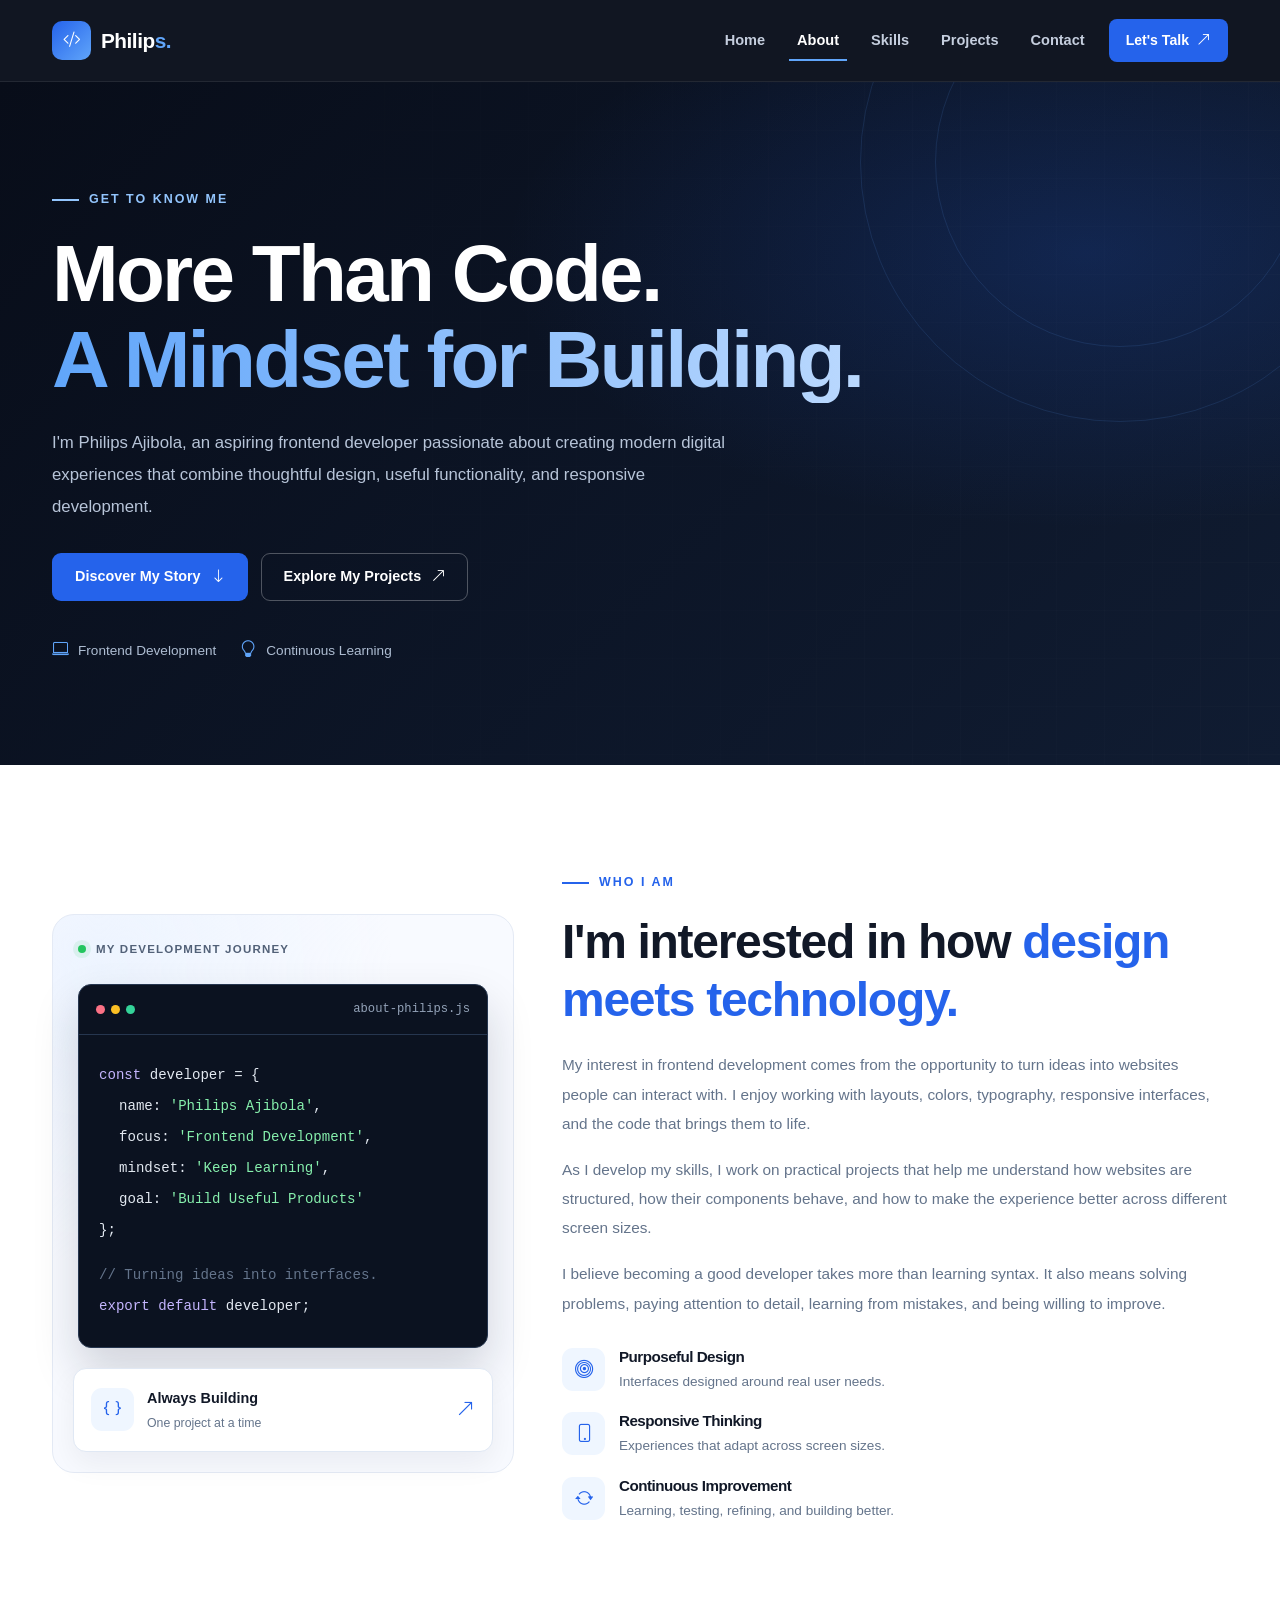
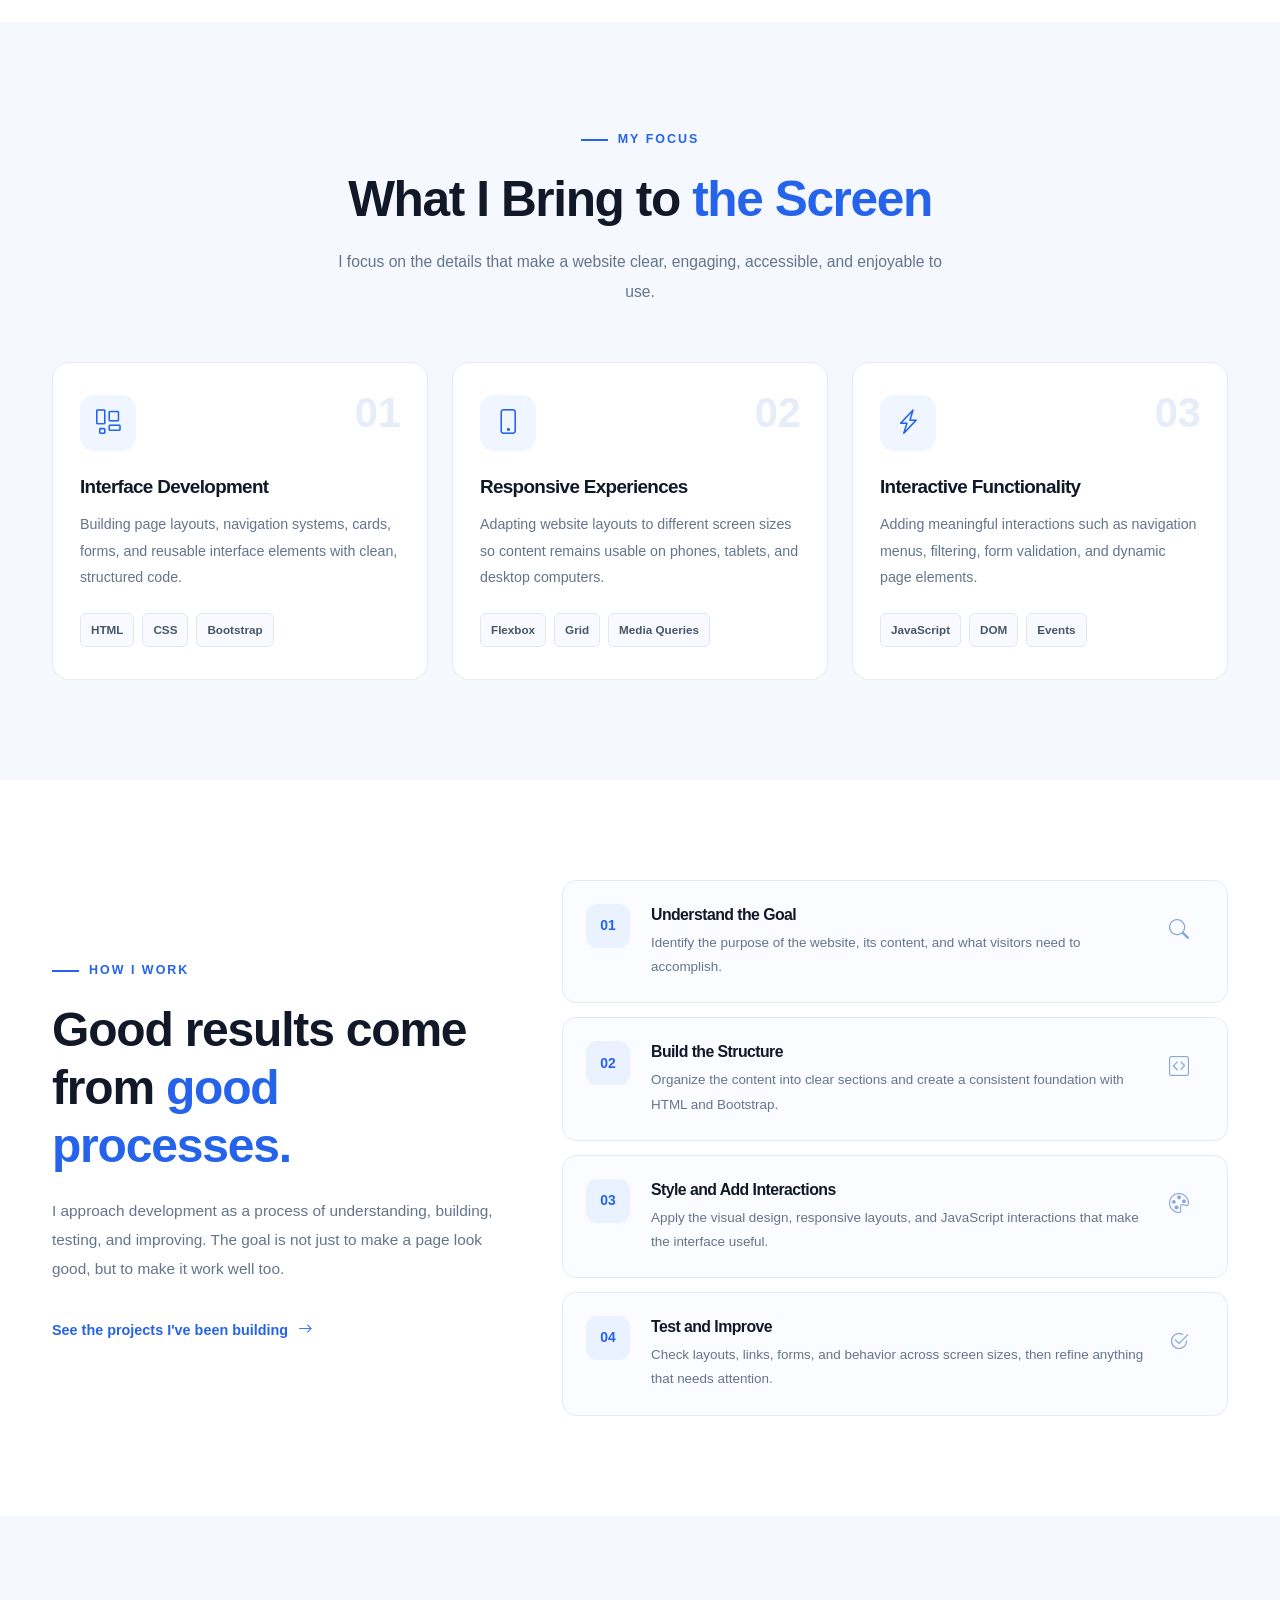
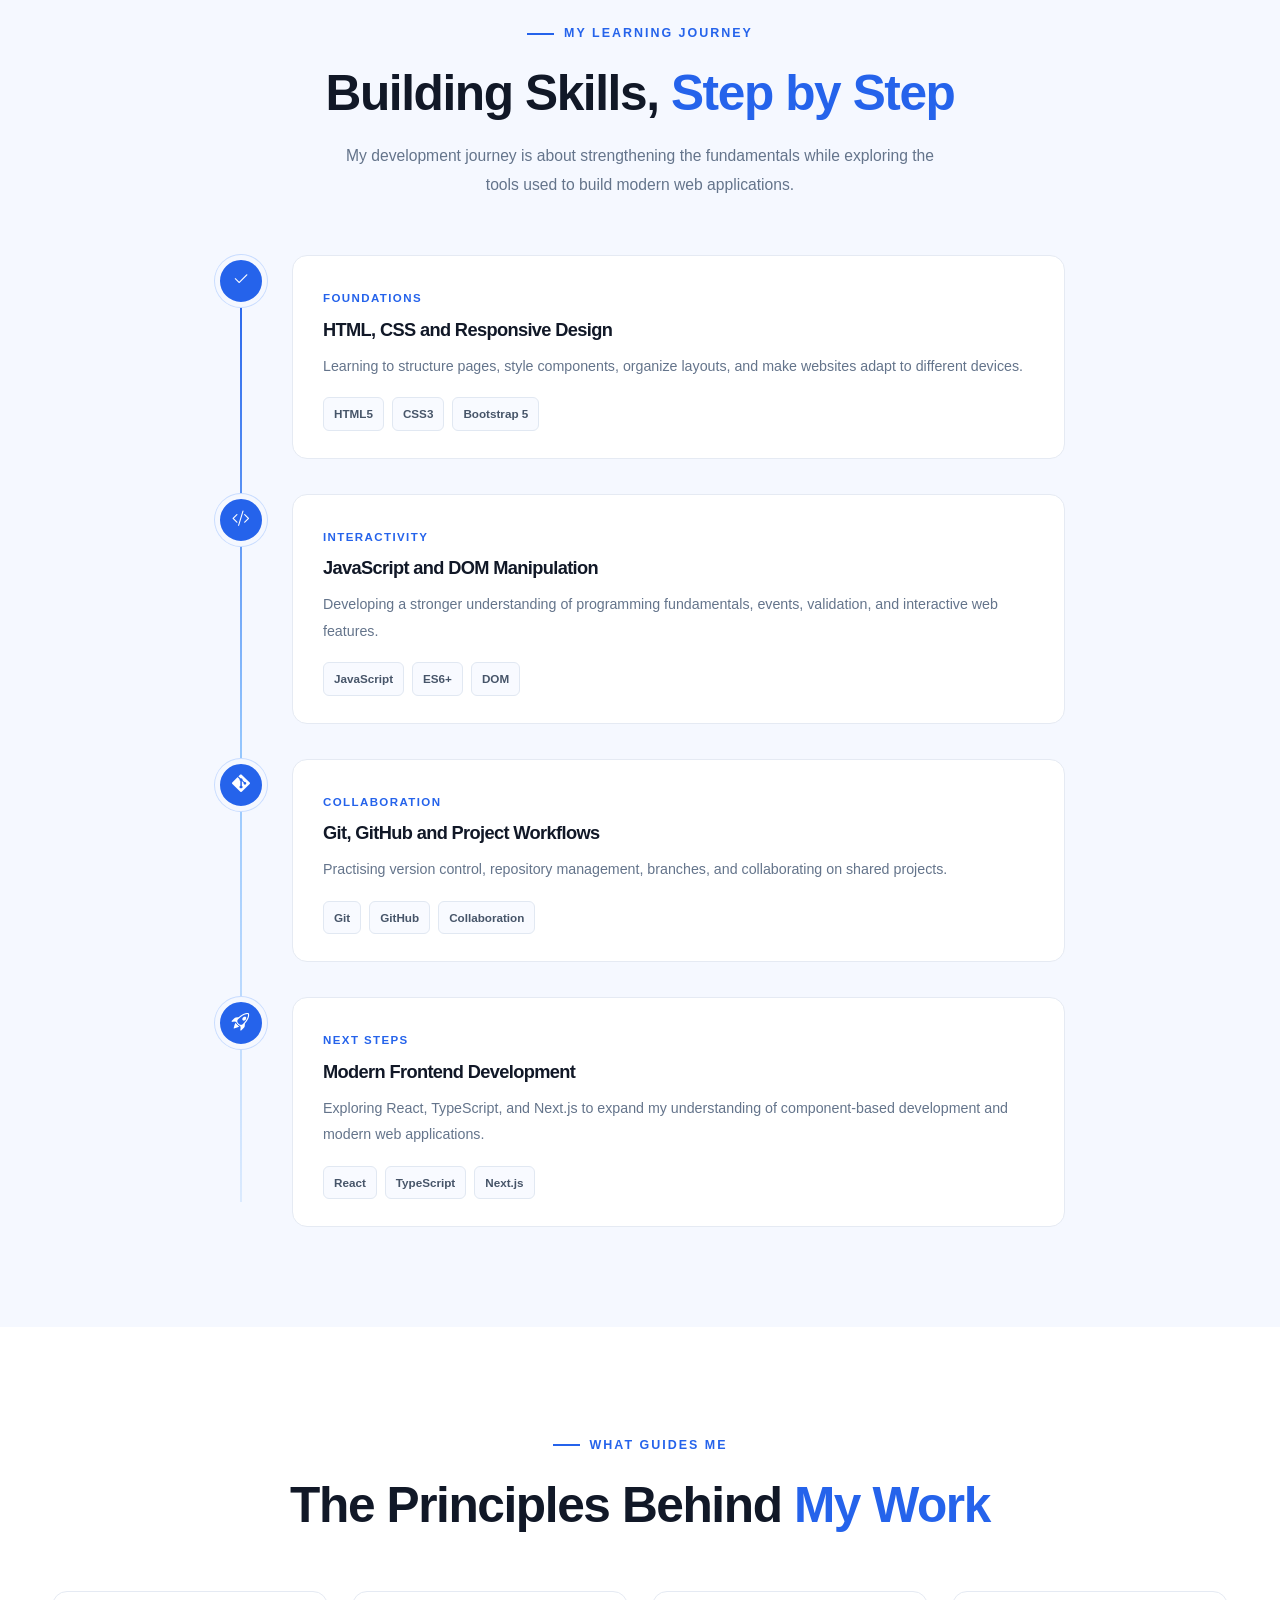
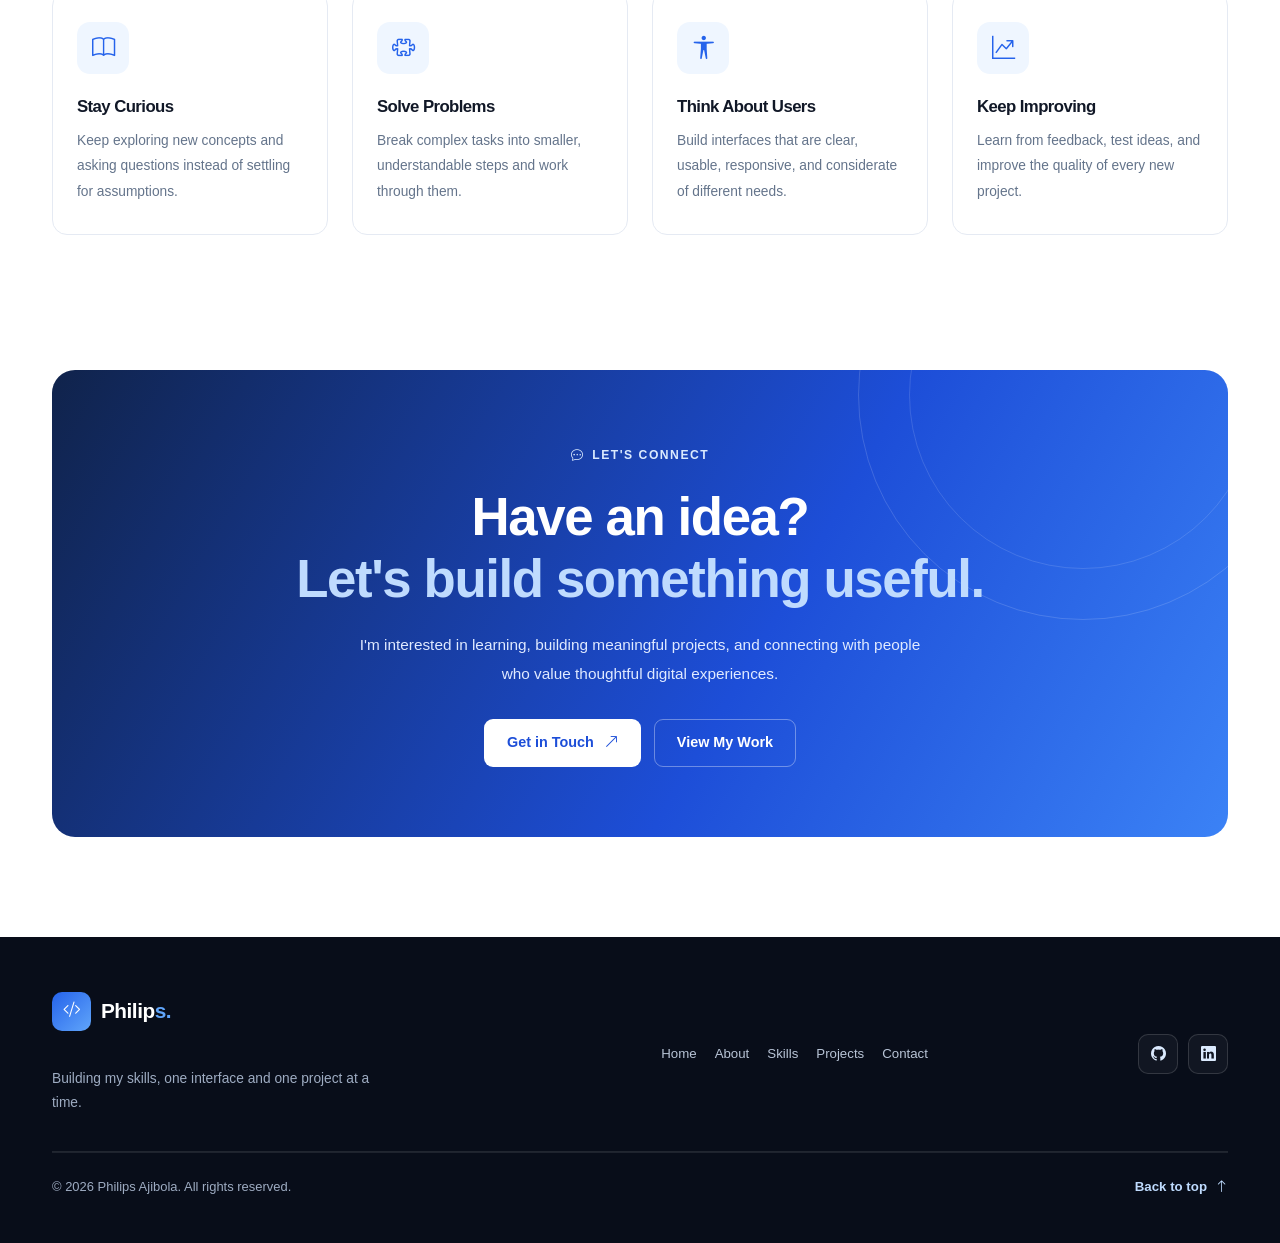
==== about.html @ a7977fb9 "Finished Index.html and About.html" ====
<!DOCTYPE html>
<html lang="en">
<head>
    <meta charset="UTF-8">
    <meta name="viewport" content="width=device-width, initial-scale=1.0">
    <meta name="description" content="Learn more about Philips Ajibola, a frontend developer passionate about building modern, responsive and user-friendly websites.">

    <title>About Me | Philips Ajibola</title>

    <link rel="preconnect" href="https://fonts.googleapis.com">
    <link rel="preconnect" href="https://fonts.gstatic.com" crossorigin>
    <link href="https://fonts.googleapis.com/css2?family=Inter:wght@400;500;600;700;800&display=swap" rel="stylesheet">

    <link href="https://cdn.jsdelivr.net/npm/bootstrap@5.3.3/dist/css/bootstrap.min.css" rel="stylesheet">
    <link href="https://cdn.jsdelivr.net/npm/bootstrap-icons@1.11.3/font/bootstrap-icons.min.css" rel="stylesheet">

    <!-- Shared portfolio styles -->
    <link rel="stylesheet" href="css/style.css">

    <!-- About page styles -->
    <link rel="stylesheet" href="css/about.css">
</head>

<body id="top">

    <!-- NAVIGATION -->
    <nav class="navbar navbar-expand-lg about-navbar">
        <div class="container">

            <a class="navbar-brand" href="index.html">
                <span class="brand-icon"><i class="bi bi-code-slash"></i></span>
                Philip<span>s.</span>
            </a>

            <button
                class="navbar-toggler"
                type="button"
                data-bs-toggle="collapse"
                data-bs-target="#mainNavbar"
                aria-controls="mainNavbar"
                aria-expanded="false"
                aria-label="Toggle navigation">

                <i class="bi bi-list"></i>
            </button>

            <div class="collapse navbar-collapse" id="mainNavbar">
                <ul class="navbar-nav ms-auto align-items-lg-center gap-lg-3">
                    <li class="nav-item">
                        <a class="nav-link" href="index.html">Home</a>
                    </li>

                    <li class="nav-item">
                        <a class="nav-link active" href="about.html" aria-current="page">About</a>
                    </li>

                    <li class="nav-item">
                        <a class="nav-link" href="skills.html">Skills</a>
                    </li>

                    <li class="nav-item">
                        <a class="nav-link" href="projects.html">Projects</a>
                    </li>

                    <li class="nav-item">
                        <a class="nav-link" href="contact.html">Contact</a>
                    </li>

                    <li class="nav-item">
                        <a class="nav-cta" href="contact.html">
                            Let's Talk <i class="bi bi-arrow-up-right"></i>
                        </a>
                    </li>
                </ul>
            </div>

        </div>
    </nav>


    <main>

        <!-- PAGE HERO -->
        <section class="about-hero">
            <div class="about-hero-grid"></div>

            <div class="container position-relative">
                <div class="about-hero-content reveal">

                    <span class="about-eyebrow">
                        <span class="eyebrow-line"></span>
                        GET TO KNOW ME
                    </span>

                    <h1>
                        More Than Code.
                        <span>A Mindset for Building.</span>
                    </h1>

                    <p>
                        I'm Philips Ajibola, an aspiring frontend developer
                        passionate about creating modern digital experiences
                        that combine thoughtful design, useful functionality,
                        and responsive development.
                    </p>

                    <div class="about-hero-actions">
                        <a href="#my-story" class="btn about-btn-primary">
                            Discover My Story
                            <i class="bi bi-arrow-down"></i>
                        </a>

                        <a href="projects.html" class="btn about-btn-outline">
                            Explore My Projects
                            <i class="bi bi-arrow-up-right"></i>
                        </a>
                    </div>

                    <div class="about-hero-meta">
                        <span><i class="bi bi-laptop"></i> Frontend Development</span>
                        <span><i class="bi bi-lightbulb"></i> Continuous Learning</span>
                    </div>

                </div>
            </div>

            <div class="hero-decoration hero-decoration-one"></div>
            <div class="hero-decoration hero-decoration-two"></div>
        </section>


        <!-- ABOUT INTRODUCTION -->
        <section class="about-intro section-space" id="my-story">
            <div class="container">
                <div class="row align-items-center g-5">

                    <div class="col-lg-5 reveal-left">
                        <div class="about-visual">

                            <div class="visual-top-label">
                                <span class="visual-status"></span>
                                MY DEVELOPMENT JOURNEY
                            </div>

                            <div class="code-window">
                                <div class="code-window-header">
                                    <div class="window-dots">
                                        <span></span>
                                        <span></span>
                                        <span></span>
                                    </div>
                                    <span>about-philips.js</span>
                                </div>

                                <div class="code-content">
                                    <p><span class="code-purple">const</span> developer = {</p>

                                    <p class="code-indent">
                                        name:
                                        <span class="code-green">'Philips Ajibola'</span>,
                                    </p>

                                    <p class="code-indent">
                                        focus:
                                        <span class="code-green">'Frontend Development'</span>,
                                    </p>

                                    <p class="code-indent">
                                        mindset:
                                        <span class="code-green">'Keep Learning'</span>,
                                    </p>

                                    <p class="code-indent">
                                        goal:
                                        <span class="code-green">'Build Useful Products'</span>
                                    </p>

                                    <p>};</p>

                                    <p class="code-comment">
                                        // Turning ideas into interfaces.
                                    </p>

                                    <p>
                                        <span class="code-purple">export default</span>
                                        developer;
                                    </p>
                                </div>
                            </div>

                            <div class="visual-bottom-card">
                                <div class="visual-bottom-icon">
                                    <i class="bi bi-braces"></i>
                                </div>

                                <div>
                                    <strong>Always Building</strong>
                                    <span>One project at a time</span>
                                </div>

                                <i class="bi bi-arrow-up-right visual-arrow"></i>
                            </div>

                        </div>
                    </div>


                    <div class="col-lg-7 reveal-right">
                        <div class="about-copy">

                            <span class="about-eyebrow light-eyebrow">
                                <span class="eyebrow-line"></span>
                                WHO I AM
                            </span>

                            <h2>
                                I'm interested in how
                                <span>design meets technology.</span>
                            </h2>

                            <p>
                                My interest in frontend development comes from
                                the opportunity to turn ideas into websites
                                people can interact with. I enjoy working with
                                layouts, colors, typography, responsive
                                interfaces, and the code that brings them to life.
                            </p>

                            <p>
                                As I develop my skills, I work on practical
                                projects that help me understand how websites
                                are structured, how their components behave,
                                and how to make the experience better across
                                different screen sizes.
                            </p>

                            <p>
                                I believe becoming a good developer takes more
                                than learning syntax. It also means solving
                                problems, paying attention to detail, learning
                                from mistakes, and being willing to improve.
                            </p>

                            <div class="about-values">
                                <div class="value-item">
                                    <div class="value-icon">
                                        <i class="bi bi-bullseye"></i>
                                    </div>
                                    <div>
                                        <h3>Purposeful Design</h3>
                                        <p>Interfaces designed around real user needs.</p>
                                    </div>
                                </div>

                                <div class="value-item">
                                    <div class="value-icon">
                                        <i class="bi bi-phone"></i>
                                    </div>
                                    <div>
                                        <h3>Responsive Thinking</h3>
                                        <p>Experiences that adapt across screen sizes.</p>
                                    </div>
                                </div>

                                <div class="value-item">
                                    <div class="value-icon">
                                        <i class="bi bi-arrow-repeat"></i>
                                    </div>
                                    <div>
                                        <h3>Continuous Improvement</h3>
                                        <p>Learning, testing, refining, and building better.</p>
                                    </div>
                                </div>
                            </div>

                        </div>
                    </div>

                </div>
            </div>
        </section>


        <!-- WHAT I DO -->
        <section class="what-i-do section-space">
            <div class="container">

                <div class="section-heading reveal">
                    <span class="about-eyebrow">
                        <span class="eyebrow-line"></span>
                        MY FOCUS
                    </span>

                    <h2>What I Bring to <span>the Screen</span></h2>

                    <p>
                        I focus on the details that make a website clear,
                        engaging, accessible, and enjoyable to use.
                    </p>
                </div>

                <div class="row g-4">

                    <div class="col-md-6 col-lg-4 reveal">
                        <article class="focus-card">
                            <div class="focus-icon">
                                <i class="bi bi-layout-wtf"></i>
                            </div>

                            <span class="focus-number">01</span>

                            <h3>Interface Development</h3>

                            <p>
                                Building page layouts, navigation systems,
                                cards, forms, and reusable interface elements
                                with clean, structured code.
                            </p>

                            <div class="focus-tags">
                                <span>HTML</span>
                                <span>CSS</span>
                                <span>Bootstrap</span>
                            </div>
                        </article>
                    </div>


                    <div class="col-md-6 col-lg-4 reveal">
                        <article class="focus-card">
                            <div class="focus-icon">
                                <i class="bi bi-phone"></i>
                            </div>

                            <span class="focus-number">02</span>

                            <h3>Responsive Experiences</h3>

                            <p>
                                Adapting website layouts to different screen
                                sizes so content remains usable on phones,
                                tablets, and desktop computers.
                            </p>

                            <div class="focus-tags">
                                <span>Flexbox</span>
                                <span>Grid</span>
                                <span>Media Queries</span>
                            </div>
                        </article>
                    </div>


                    <div class="col-md-6 col-lg-4 reveal">
                        <article class="focus-card">
                            <div class="focus-icon">
                                <i class="bi bi-lightning-charge"></i>
                            </div>

                            <span class="focus-number">03</span>

                            <h3>Interactive Functionality</h3>

                            <p>
                                Adding meaningful interactions such as
                                navigation menus, filtering, form validation,
                                and dynamic page elements.
                            </p>

                            <div class="focus-tags">
                                <span>JavaScript</span>
                                <span>DOM</span>
                                <span>Events</span>
                            </div>
                        </article>
                    </div>

                </div>
            </div>
        </section>


        <!-- DEVELOPMENT APPROACH -->
        <section class="approach-section section-space">
            <div class="container">

                <div class="row align-items-center g-5">

                    <div class="col-lg-5 reveal-left">
                        <span class="about-eyebrow">
                            <span class="eyebrow-line"></span>
                            HOW I WORK
                        </span>

                        <h2 class="approach-title">
                            Good results come from
                            <span>good processes.</span>
                        </h2>

                        <p class="approach-description">
                            I approach development as a process of
                            understanding, building, testing, and improving.
                            The goal is not just to make a page look good,
                            but to make it work well too.
                        </p>

                        <a href="projects.html" class="text-link">
                            See the projects I've been building
                            <i class="bi bi-arrow-right"></i>
                        </a>
                    </div>


                    <div class="col-lg-7 reveal-right">
                        <div class="approach-list">

                            <article class="approach-step">
                                <div class="approach-step-number">01</div>

                                <div>
                                    <h3>Understand the Goal</h3>
                                    <p>
                                        Identify the purpose of the website,
                                        its content, and what visitors need
                                        to accomplish.
                                    </p>
                                </div>

                                <i class="bi bi-search approach-step-icon"></i>
                            </article>

                            <article class="approach-step">
                                <div class="approach-step-number">02</div>

                                <div>
                                    <h3>Build the Structure</h3>
                                    <p>
                                        Organize the content into clear
                                        sections and create a consistent
                                        foundation with HTML and Bootstrap.
                                    </p>
                                </div>

                                <i class="bi bi-code-square approach-step-icon"></i>
                            </article>

                            <article class="approach-step">
                                <div class="approach-step-number">03</div>

                                <div>
                                    <h3>Style and Add Interactions</h3>
                                    <p>
                                        Apply the visual design, responsive
                                        layouts, and JavaScript interactions
                                        that make the interface useful.
                                    </p>
                                </div>

                                <i class="bi bi-palette approach-step-icon"></i>
                            </article>

                            <article class="approach-step">
                                <div class="approach-step-number">04</div>

                                <div>
                                    <h3>Test and Improve</h3>
                                    <p>
                                        Check layouts, links, forms, and
                                        behavior across screen sizes, then
                                        refine anything that needs attention.
                                    </p>
                                </div>

                                <i class="bi bi-check2-circle approach-step-icon"></i>
                            </article>

                        </div>
                    </div>

                </div>
            </div>
        </section>


        <!-- LEARNING JOURNEY -->
        <section class="journey-section section-space">
            <div class="container">

                <div class="section-heading reveal">
                    <span class="about-eyebrow">
                        <span class="eyebrow-line"></span>
                        MY LEARNING JOURNEY
                    </span>

                    <h2>Building Skills, <span>Step by Step</span></h2>

                    <p>
                        My development journey is about strengthening the
                        fundamentals while exploring the tools used to build
                        modern web applications.
                    </p>
                </div>

                <div class="journey-timeline">

                    <article class="journey-item reveal">
                        <div class="journey-marker">
                            <i class="bi bi-check2"></i>
                        </div>

                        <div class="journey-content">
                            <span class="journey-label">FOUNDATIONS</span>
                            <h3>HTML, CSS and Responsive Design</h3>

                            <p>
                                Learning to structure pages, style components,
                                organize layouts, and make websites adapt to
                                different devices.
                            </p>

                            <div class="journey-tags">
                                <span>HTML5</span>
                                <span>CSS3</span>
                                <span>Bootstrap 5</span>
                            </div>
                        </div>
                    </article>


                    <article class="journey-item reveal">
                        <div class="journey-marker">
                            <i class="bi bi-code-slash"></i>
                        </div>

                        <div class="journey-content">
                            <span class="journey-label">INTERACTIVITY</span>
                            <h3>JavaScript and DOM Manipulation</h3>

                            <p>
                                Developing a stronger understanding of
                                programming fundamentals, events, validation,
                                and interactive web features.
                            </p>

                            <div class="journey-tags">
                                <span>JavaScript</span>
                                <span>ES6+</span>
                                <span>DOM</span>
                            </div>
                        </div>
                    </article>


                    <article class="journey-item reveal">
                        <div class="journey-marker">
                            <i class="bi bi-git"></i>
                        </div>

                        <div class="journey-content">
                            <span class="journey-label">COLLABORATION</span>
                            <h3>Git, GitHub and Project Workflows</h3>

                            <p>
                                Practising version control, repository
                                management, branches, and collaborating
                                on shared projects.
                            </p>

                            <div class="journey-tags">
                                <span>Git</span>
                                <span>GitHub</span>
                                <span>Collaboration</span>
                            </div>
                        </div>
                    </article>


                    <article class="journey-item reveal">
                        <div class="journey-marker">
                            <i class="bi bi-rocket-takeoff"></i>
                        </div>

                        <div class="journey-content">
                            <span class="journey-label">NEXT STEPS</span>
                            <h3>Modern Frontend Development</h3>

                            <p>
                                Exploring React, TypeScript, and Next.js
                                to expand my understanding of component-based
                                development and modern web applications.
                            </p>

                            <div class="journey-tags">
                                <span>React</span>
                                <span>TypeScript</span>
                                <span>Next.js</span>
                            </div>
                        </div>
                    </article>

                </div>
            </div>
        </section>


        <!-- PERSONAL PRINCIPLES -->
        <section class="principles-section section-space">
            <div class="container">

                <div class="section-heading reveal">
                    <span class="about-eyebrow">
                        <span class="eyebrow-line"></span>
                        WHAT GUIDES ME
                    </span>

                    <h2>The Principles Behind <span>My Work</span></h2>
                </div>

                <div class="row g-4">

                    <div class="col-md-6 col-lg-3 reveal">
                        <div class="principle-card">
                            <i class="bi bi-book principle-icon"></i>
                            <h3>Stay Curious</h3>
                            <p>
                                Keep exploring new concepts and asking
                                questions instead of settling for assumptions.
                            </p>
                        </div>
                    </div>

                    <div class="col-md-6 col-lg-3 reveal">
                        <div class="principle-card">
                            <i class="bi bi-puzzle principle-icon"></i>
                            <h3>Solve Problems</h3>
                            <p>
                                Break complex tasks into smaller,
                                understandable steps and work through them.
                            </p>
                        </div>
                    </div>

                    <div class="col-md-6 col-lg-3 reveal">
                        <div class="principle-card">
                            <i class="bi bi-universal-access principle-icon"></i>
                            <h3>Think About Users</h3>
                            <p>
                                Build interfaces that are clear, usable,
                                responsive, and considerate of different needs.
                            </p>
                        </div>
                    </div>

                    <div class="col-md-6 col-lg-3 reveal">
                        <div class="principle-card">
                            <i class="bi bi-graph-up-arrow principle-icon"></i>
                            <h3>Keep Improving</h3>
                            <p>
                                Learn from feedback, test ideas, and improve
                                the quality of every new project.
                            </p>
                        </div>
                    </div>

                </div>
            </div>
        </section>


        <!-- CALL TO ACTION -->
        <section class="about-cta-section">
            <div class="container">
                <div class="about-cta-box reveal">

                    <div class="cta-decoration"></div>

                    <div class="about-cta-content">
                        <span class="cta-mini-label">
                            <i class="bi bi-chat-dots"></i>
                            LET'S CONNECT
                        </span>

                        <h2>
                            Have an idea?
                            <span>Let's build something useful.</span>
                        </h2>

                        <p>
                            I'm interested in learning, building meaningful
                            projects, and connecting with people who value
                            thoughtful digital experiences.
                        </p>

                        <div class="about-cta-actions">
                            <a href="contact.html" class="btn about-btn-white">
                                Get in Touch
                                <i class="bi bi-arrow-up-right"></i>
                            </a>

                            <a href="projects.html" class="btn about-btn-ghost">
                                View My Work
                            </a>
                        </div>
                    </div>

                </div>
            </div>
        </section>

    </main>


    <!-- FOOTER -->
    <footer class="about-footer">
        <div class="container">

            <div class="footer-main">
                <div>
                    <a class="footer-brand" href="index.html">
                        <span class="brand-icon"><i class="bi bi-code-slash"></i></span>
                        Philip<span>s.</span>
                    </a>

                    <p class="footer-description">
                        Building my skills, one interface and one project at a time.
                    </p>
                </div>

                <div class="footer-navigation">
                    <a href="index.html">Home</a>
                    <a href="about.html">About</a>
                    <a href="skills.html">Skills</a>
                    <a href="projects.html">Projects</a>
                    <a href="contact.html">Contact</a>
                </div>

                <div class="footer-socials">
                    <a href="https://github.com/" target="_blank" rel="noopener noreferrer" aria-label="GitHub">
                        <i class="bi bi-github"></i>
                    </a>

                    <a href="https://www.linkedin.com/" target="_blank" rel="noopener noreferrer" aria-label="LinkedIn">
                        <i class="bi bi-linkedin"></i>
                    </a>
                </div>
            </div>

            <div class="footer-bottom">
                <p>
                    &copy; <span class="current-year"></span>
                    Philips Ajibola. All rights reserved.
                </p>

                <a href="#top" class="footer-back-top">
                    Back to top <i class="bi bi-arrow-up"></i>
                </a>
            </div>

        </div>
    </footer>


    <script src="https://cdn.jsdelivr.net/npm/bootstrap@5.3.3/dist/js/bootstrap.bundle.min.js"></script>
    <script src="js/about.js"></script>

</body>
</html>
---- css/style.css ----
/* 01. ROOT VARIABLES & RESET */

:root {
    --primary: #2563eb;
    --primary-dark: #1d4ed8;
    --primary-light: #60a5fa;
    --primary-soft: #eff6ff;

    --navy: #080d18;
    --navy-light: #101827;
    --navy-card: #111c2e;

    --white: #ffffff;
    --off-white: #f7f9fc;
    --light-gray: #e8edf5;
    --gray: #64748b;
    --dark-text: #172033;
    --muted-text: #64748b;

    --border-light: #e2e8f0;
    --border-dark: rgba(255, 255, 255, 0.1);

    --font-heading: "Space Grotesk", sans-serif;
    --font-body: "DM Sans", sans-serif;

    --container-width: 1200px;
    --section-padding: 100px;

    --radius-sm: 10px;
    --radius-md: 18px;
    --radius-lg: 28px;

    --shadow-sm: 0 5px 20px rgba(15, 23, 42, 0.05);
    --shadow-md: 0 15px 40px rgba(15, 23, 42, 0.09);
    --shadow-blue: 0 12px 35px rgba(37, 99, 235, 0.25);

    --transition: 0.3s ease;
}

* {
    margin: 0;
    padding: 0;
    box-sizing: border-box;
}

html {
    scroll-behavior: smooth;
    scroll-padding-top: 90px;
}

body {
    font-family: var(--font-body);
    color: var(--dark-text);
    background: var(--white);
    line-height: 1.7;
    overflow-x: hidden;
    -webkit-font-smoothing: antialiased;
}

body,
button,
input,
textarea {
    font-family: var(--font-body);
}

img {
    max-width: 100%;
    display: block;
}

a {
    color: inherit;
    text-decoration: none;
}

button,
a {
    -webkit-tap-highlight-color: transparent;
}

button {
    font: inherit;
}

ul {
    list-style: none;
    padding-left: 0;
    margin-bottom: 0;
}

h1,
h2,
h3,
h4,
h5,
h6 {
    font-family: var(--font-heading);
    font-weight: 700;
    line-height: 1.2;
    letter-spacing: -0.035em;
}

p {
    margin-bottom: 0;
}

::selection {
    color: var(--white);
    background: var(--primary);
}

:focus-visible {
    outline: 3px solid var(--primary-light);
    outline-offset: 4px;
}

.container {
    max-width: var(--container-width);
}

.section-padding {
    padding: var(--section-padding) 0;
}

.text-blue {
    color: var(--primary);
}

.btn {
    font-weight: 600;
    border-radius: 10px;
    transition:
        background var(--transition),
        color var(--transition),
        border-color var(--transition),
        box-shadow var(--transition),
        transform var(--transition);
}

.btn:hover {
    transform: translateY(-3px);
}

.btn-primary-custom {
    display: inline-flex;
    align-items: center;
    justify-content: center;
    gap: 5px;
    padding: 13px 23px;
    color: var(--white);
    background: var(--primary);
    border: 1px solid var(--primary);
    box-shadow: 0 8px 22px rgba(37, 99, 235, 0.18);
}

.btn-primary-custom:hover,
.btn-primary-custom:focus {
    color: var(--white);
    background: var(--primary-dark);
    border-color: var(--primary-dark);
    box-shadow: var(--shadow-blue);
}

.btn-outline-custom {
    display: inline-flex;
    align-items: center;
    justify-content: center;
    padding: 13px 23px;
    color: var(--white);
    background: transparent;
    border: 1px solid rgba(255, 255, 255, 0.28);
}

.btn-outline-custom:hover {
    color: var(--white);
    background: rgba(255, 255, 255, 0.08);
    border-color: var(--primary-light);
}

.btn-outline-dark-custom {
    display: inline-flex;
    align-items: center;
    justify-content: center;
    padding: 13px 23px;
    color: var(--dark-text);
    background: transparent;
    border: 1px solid #cbd5e1;
}

.btn-outline-dark-custom:hover {
    color: var(--primary);
    border-color: var(--primary);
    background: var(--primary-soft);
}

.btn-light-custom {
    display: inline-flex;
    align-items: center;
    justify-content: center;
    padding: 14px 25px;
    color: var(--navy);
    background: var(--white);
    border: 1px solid var(--white);
}

.btn-light-custom:hover {
    color: var(--primary-dark);
    background: #eff6ff;
}


/* =========================================================
   02. NAVIGATION
========================================================= */

.main-navbar {
    padding: 17px 0;
    background: rgba(8, 13, 24, 0.93);
    border-bottom: 1px solid rgba(255, 255, 255, 0.07);
    backdrop-filter: blur(18px);
    -webkit-backdrop-filter: blur(18px);
    transition: padding var(--transition), box-shadow var(--transition);
    z-index: 1030;
}

.main-navbar.scrolled {
    padding: 11px 0;
    box-shadow: 0 8px 30px rgba(0, 0, 0, 0.15);
}

.brand-logo {
    display: inline-flex;
    align-items: center;
    gap: 11px;
    margin-right: 0;
}

.brand-mark {
    display: grid;
    place-items: center;
    width: 41px;
    height: 41px;
    color: var(--white);
    font-family: var(--font-heading);
    font-size: 24px;
    font-weight: 700;
    background: linear-gradient(135deg, #3b82f6, #1d4ed8);
    border-radius: 12px;
    box-shadow: 0 5px 18px rgba(37, 99, 235, 0.25);
}

.brand-mark span {
    color: #bfdbfe;
}

.brand-name {
    display: flex;
    flex-direction: column;
    color: var(--white);
    font-family: var(--font-heading);
    font-size: 13px;
    font-weight: 700;
    line-height: 1.35;
    letter-spacing: 0.07em;
}

.brand-name span {
    color: #93a4be;
    font-size: 10px;
    font-weight: 500;
    letter-spacing: 0.2em;
}

.main-navbar .navbar-nav {
    gap: 4px;
}

.main-navbar .nav-link {
    position: relative;
    padding: 10px 13px !important;
    color: #aeb9cb;
    font-size: 13px;
    font-weight: 500;
    transition: color var(--transition);
}

.main-navbar .nav-link::after {
    position: absolute;
    bottom: 4px;
    left: 13px;
    width: 0;
    height: 2px;
    content: "";
    background: var(--primary-light);
    transition: width var(--transition);
}

.main-navbar .nav-link:hover,
.main-navbar .nav-link.active {
    color: var(--white);
}

.main-navbar .nav-link:hover::after,
.main-navbar .nav-link.active::after {
    width: calc(100% - 26px);
}

.nav-cta {
    padding: 10px 17px;
    font-size: 13px;
}

.custom-toggler {
    display: grid;
    place-items: center;
    width: 43px;
    height: 43px;
    color: var(--white);
    font-size: 27px;
    border: 1px solid var(--border-dark);
    border-radius: 10px;
}

.custom-toggler:hover,
.custom-toggler:focus {
    color: var(--white);
    border-color: var(--primary);
    box-shadow: none;
}


/* =========================================================
   03. HERO SECTION
========================================================= */

.hero-section {
    position: relative;
    display: flex;
    align-items: center;
    min-height: 790px;
    padding: 155px 0 110px;
    color: var(--white);
    background:
        radial-gradient(ellipse at 80% 35%, rgba(37, 99, 235, 0.12), transparent 38%),
        linear-gradient(135deg, #080d18 0%, #0b1322 55%, #0c1729 100%);
    overflow: hidden;
    isolation: isolate;
}

.hero-container {
    position: relative;
    z-index: 2;
}

.hero-grid-pattern,
.cta-grid-pattern {
    position: absolute;
    inset: 0;
    z-index: -1;
    pointer-events: none;
    opacity: 0.2;
    background-image:
        linear-gradient(rgba(96, 165, 250, 0.11) 1px, transparent 1px),
        linear-gradient(90deg, rgba(96, 165, 250, 0.11) 1px, transparent 1px);
    background-size: 54px 54px;
    mask-image: linear-gradient(to right, black, transparent 85%);
}

.hero-glow {
    position: absolute;
    z-index: -1;
    pointer-events: none;
    border-radius: 50%;
    filter: blur(2px);
}

.hero-glow-one {
    top: 5%;
    right: -10%;
    width: 470px;
    height: 470px;
    background: radial-gradient(circle, rgba(37, 99, 235, 0.12), transparent 70%);
}

.hero-glow-two {
    bottom: -30%;
    left: -10%;
    width: 450px;
    height: 450px;
    background: radial-gradient(circle, rgba(37, 99, 235, 0.1), transparent 70%);
}

.hero-content {
    position: relative;
    z-index: 2;
}

.hero-status {
    display: inline-flex;
    align-items: center;
    gap: 10px;
    padding: 9px 13px;
    margin-bottom: 30px;
    color: #c4d0e1;
    font-size: 10px;
    font-weight: 600;
    letter-spacing: 0.11em;
    background: rgba(255, 255, 255, 0.035);
    border: 1px solid rgba(255, 255, 255, 0.09);
    border-radius: 50px;
}

.status-dot {
    display: inline-block;
    flex-shrink: 0;
    width: 7px;
    height: 7px;
    background: #60a5fa;
    border-radius: 50%;
    box-shadow: 0 0 12px rgba(96, 165, 250, 0.65);
}

.hero-eyebrow {
    margin-bottom: 4px;
    color: #93a4be;
    font-size: 13px;
    font-weight: 600;
    letter-spacing: 0.25em;
}

.hero-title {
    margin-bottom: 20px;
    font-size: clamp(55px, 7vw, 88px);
    font-weight: 700;
    letter-spacing: -0.075em;
    line-height: 1.04;
}

.hero-title-highlight {
    display: block;
    color: var(--white);
}

.title-period {
    color: var(--primary-light);
}

.hero-subtitle {
    max-width: 590px;
    margin-bottom: 22px;
    color: #d8e1ef;
    font-size: clamp(20px, 2.4vw, 28px);
    font-weight: 500;
    line-height: 1.45;
    letter-spacing: -0.04em;
}

.hero-subtitle span {
    display: block;
    color: var(--primary-light);
}

.hero-description {
    max-width: 535px;
    color: #9eacc1;
    font-size: 15px;
    line-height: 1.95;
}

.hero-actions {
    display: flex;
    flex-wrap: wrap;
    gap: 13px;
    margin-top: 33px;
}

.hero-actions .btn {
    min-height: 52px;
    font-size: 13px;
}

.hero-tech-intro {
    display: flex;
    align-items: center;
    flex-wrap: wrap;
    gap: 17px;
    margin-top: 38px;
}

.hero-tech-label {
    color: #7888a0;
    font-size: 10px;
    font-weight: 700;
    letter-spacing: 0.15em;
}

.hero-tech-list {
    display: flex;
    flex-wrap: wrap;
    gap: 8px;
}

.hero-tech-list span {
    padding: 6px 10px;
    color: #c8d4e7;
    font-size: 10px;
    font-weight: 500;
    background: rgba(255, 255, 255, 0.05);
    border: 1px solid rgba(255, 255, 255, 0.08);
    border-radius: 6px;
}


/* =========================================================
   04. HERO VISUAL & FLOATING CARDS
========================================================= */

.hero-visual {
    position: relative;
    width: 100%;
    max-width: 440px;
    margin: 0 auto;
    padding: 24px 12px 45px;
}

.hero-image-glow {
    position: absolute;
    inset: 12% 5% 8%;
    background: rgba(37, 99, 235, 0.24);
    filter: blur(65px);
    border-radius: 50%;
}

.hero-image-frame {
    position: relative;
    height: 435px;
    padding: 10px;
    background: linear-gradient(
        145deg,
        rgba(96, 165, 250, 0.5),
        rgba(255, 255, 255, 0.04) 40%,
        rgba(37, 99, 235, 0.35)
    );
    border: 1px solid rgba(147, 197, 253, 0.23);
    border-radius: 180px 180px 25px 25px;
    overflow: hidden;
    box-shadow: 0 30px 90px rgba(0, 0, 0, 0.25);
}

.hero-image-frame::after {
    position: absolute;
    inset: 10px;
    content: "";
    pointer-events: none;
    background: linear-gradient(to top, rgba(8, 13, 24, 0.35), transparent 45%);
    border-radius: inherit;
}

.hero-image {
    width: 100%;
    height: 100%;
    object-fit: cover;
    object-position: center;
    border-radius: inherit;
    filter: saturate(0.82) contrast(1.03);
}

.floating-card {
    position: absolute;
    z-index: 3;
    background: rgba(16, 24, 39, 0.91);
    border: 1px solid rgba(255, 255, 255, 0.12);
    box-shadow: 0 18px 45px rgba(0, 0, 0, 0.28);
    backdrop-filter: blur(16px);
    -webkit-backdrop-filter: blur(16px);
}

.code-floating-card {
    top: 75px;
    left: -45px;
    width: 230px;
    padding: 0;
    border-radius: 13px;
    animation: floatCard 5s ease-in-out infinite;
}

.code-card-header {
    display: flex;
    align-items: center;
    gap: 5px;
    padding: 12px 13px;
    border-bottom: 1px solid rgba(255, 255, 255, 0.08);
}

.code-dot {
    width: 7px;
    height: 7px;
    border-radius: 50%;
}

.code-dot-red {
    background: #fb7185;
}

.code-dot-yellow {
    background: #fbbf24;
}

.code-dot-green {
    background: #34d399;
}

.code-file-name {
    margin-left: 7px;
    color: #9baac0;
    font-family: monospace;
    font-size: 10px;
}

.code-card-body {
    padding: 15px;
    color: #d9e5f7;
    font-family: monospace;
    font-size: 10px;
    line-height: 1.9;
}

.code-card-body p {
    margin-bottom: 0;
}

.code-indent {
    padding-left: 14px;
}

.code-purple {
    color: #c4b5fd;
}

.code-green {
    color: #86efac;
}

.code-blue {
    color: #7dd3fc;
}

.tech-floating-card {
    right: -20px;
    bottom: 95px;
    display: flex;
    align-items: center;
    gap: 12px;
    padding: 14px 17px;
    border-radius: 13px;
    animation: floatCard 5.5s ease-in-out infinite reverse;
}

.tech-floating-icon {
    display: grid;
    place-items: center;
    width: 43px;
    height: 43px;
    color: #bfdbfe;
    font-size: 21px;
    background: rgba(37, 99, 235, 0.19);
    border: 1px solid rgba(96, 165, 250, 0.2);
    border-radius: 11px;
}

.tech-floating-card strong,
.tech-floating-card span {
    display: block;
}

.tech-floating-card strong {
    margin-bottom: 3px;
    color: var(--white);
    font-size: 12px;
}

.tech-floating-card span {
    color: #a5b4c9;
    font-size: 9px;
}

.hero-visual-caption {
    position: absolute;
    right: 5px;
    bottom: 12px;
    display: flex;
    align-items: center;
    gap: 10px;
    color: #91a0b6;
    font-size: 9px;
    font-weight: 600;
    letter-spacing: 0.17em;
}

.caption-line {
    width: 30px;
    height: 1px;
    background: var(--primary-light);
}

.scroll-indicator {
    position: absolute;
    bottom: -75px;
    left: 12px;
    display: inline-flex;
    align-items: center;
    gap: 12px;
    color: #7888a0;
    font-size: 9px;
    font-weight: 600;
    letter-spacing: 0.16em;
    transition: color var(--transition);
}

.scroll-indicator i {
    color: var(--primary-light);
    font-size: 15px;
    animation: scrollBounce 1.6s infinite;
}

.scroll-indicator:hover {
    color: var(--white);
}

@keyframes floatCard {
    0%, 100% {
        transform: translateY(0);
    }

    50% {
        transform: translateY(-10px);
    }
}

@keyframes scrollBounce {
    0%, 100% {
        transform: translateY(0);
    }

    50% {
        transform: translateY(5px);
    }
}


/* =========================================================
   05. SHARED SECTION HEADINGS
========================================================= */

.section-eyebrow {
    display: flex;
    align-items: center;
    gap: 11px;
    margin-bottom: 22px;
    color: var(--primary);
    font-size: 10px;
    font-weight: 700;
    letter-spacing: 0.18em;
}

.eyebrow-line {
    display: inline-block;
    width: 29px;
    height: 2px;
    flex-shrink: 0;
    background: var(--primary);
}

.section-title {
    max-width: 650px;
    margin-bottom: 20px;
    color: var(--dark-text);
    font-size: clamp(32px, 4vw, 46px);
    letter-spacing: -0.055em;
    line-height: 1.2;
}

.section-title .text-blue {
    display: inline;
}

.section-description {
    max-width: 560px;
    color: var(--muted-text);
    font-size: 14px;
    line-height: 1.9;
}

.section-heading-row {
    display: flex;
    align-items: flex-end;
    justify-content: space-between;
    gap: 35px;
    margin-bottom: 48px;
}

.section-heading-row .section-title {
    margin-bottom: 17px;
}

.desktop-section-link {
    flex-shrink: 0;
    margin-bottom: 5px;
    font-size: 12px;
}

.mobile-section-link {
    display: none;
    margin-top: 35px;
    text-align: center;
}


/* =========================================================
   06. INTRODUCTION SECTION
========================================================= */

.introduction-section {
    background: var(--white);
}

.introduction-section .section-title {
    margin-bottom: 0;
}

.introduction-text {
    margin-bottom: 16px;
    color: #64748b;
    font-size: 14px;
    line-height: 2;
}

.text-link {
    display: inline-flex;
    align-items: center;
    gap: 10px;
    margin-top: 9px;
    color: var(--primary);
    font-size: 13px;
    font-weight: 700;
    transition: gap var(--transition), color var(--transition);
}

.text-link:hover {
    gap: 16px;
    color: var(--primary-dark);
}

.intro-divider {
    height: 1px;
    margin: 55px 0 40px;
    background: var(--border-light);
}

.introduction-highlights {
    row-gap: 25px;
}

.highlight-item {
    display: flex;
    align-items: flex-start;
    gap: 15px;
    height: 100%;
}

.highlight-icon {
    display: grid;
    place-items: center;
    width: 46px;
    height: 46px;
    flex-shrink: 0;
    color: var(--primary);
    font-size: 20px;
    background: var(--primary-soft);
    border: 1px solid #dbeafe;
    border-radius: 13px;
    transition: color var(--transition), background var(--transition);
}

.highlight-item:hover .highlight-icon {
    color: var(--white);
    background: var(--primary);
}

.highlight-item h3 {
    margin-bottom: 7px;
    color: var(--dark-text);
    font-size: 15px;
    letter-spacing: -0.02em;
}

.highlight-item p {
    color: var(--muted-text);
    font-size: 12px;
    line-height: 1.8;
}


/* =========================================================
   07. SKILLS PREVIEW
========================================================= */

.skills-preview-section {
    background: var(--off-white);
}

.skill-category + .skill-category {
    margin-top: 43px;
}

.skill-category-heading {
    display: flex;
    align-items: center;
    flex-wrap: wrap;
    gap: 13px;
    margin-bottom: 20px;
}

.category-number {
    display: grid;
    place-items: center;
    width: 34px;
    height: 34px;
    color: var(--primary);
    font-family: var(--font-heading);
    font-size: 11px;
    font-weight: 700;
    background: #dbeafe;
    border-radius: 9px;
}

.skill-category-heading h3 {
    margin: 0;
    color: var(--dark-text);
    font-size: 17px;
    letter-spacing: -0.03em;
}

.category-description {
    padding-left: 13px;
    color: #94a3b8;
    font-size: 11px;
    border-left: 1px solid #cbd5e1;
}

.skill-card {
    position: relative;
    height: 100%;
    min-height: 168px;
    padding: 22px 18px;
    background: var(--white);
    border: 1px solid #e8edf5;
    border-radius: 15px;
    box-shadow: 0 4px 15px rgba(15, 23, 42, 0.02);
    transition:
        transform var(--transition),
        box-shadow var(--transition),
        border-color var(--transition);
    overflow: hidden;
}

.skill-card::after {
    position: absolute;
    top: 0;
    left: 0;
    width: 0;
    height: 3px;
    content: "";
    background: var(--primary);
    transition: width var(--transition);
}

.skill-card:hover {
    transform: translateY(-5px);
    border-color: #bfdbfe;
    box-shadow: var(--shadow-md);
}

.skill-card:hover::after {
    width: 100%;
}

.skill-icon {
    display: grid;
    place-items: center;
    width: 45px;
    height: 45px;
    margin-bottom: 16px;
    font-size: 23px;
    border-radius: 12px;
}

.skill-html {
    color: #e85d35;
    background: #fff0e9;
}

.skill-css {
    color: #2563eb;
    background: #eaf2ff;
}

.skill-js {
    color: #9a6b00;
    background: #fff5cc;
}

.skill-bootstrap {
    color: #7952b3;
    background: #f0eaff;
}

.skill-jquery {
    color: #1769aa;
    background: #e8f4ff;
}

.skill-react {
    color: #0891b2;
    background: #e0f7fc;
}

.skill-next {
    color: #111827;
    background: #f0f2f6;
}

.skill-ts {
    color: #3178c6;
    background: #e8f2ff;
}

.skill-git {
    color: #e85d35;
    background: #fff0e9;
}

.skill-github {
    color: #1f2937;
    background: #edf0f5;
}

.skill-vscode {
    color: #087ea4;
    background: #e5f6ff;
}

.skill-card h4 {
    margin-bottom: 7px;
    color: var(--dark-text);
    font-size: 14px;
    letter-spacing: -0.02em;
}

.skill-card p {
    color: var(--muted-text);
    font-size: 11px;
    line-height: 1.7;
}

.skill-card-horizontal {
    display: flex;
    align-items: center;
    gap: 15px;
    min-height: 105px;
    padding: 18px;
}

.skill-card-horizontal .skill-icon {
    margin-bottom: 0;
    flex-shrink: 0;
}

.skill-card-horizontal h4 {
    margin-bottom: 5px;
}

.skill-card-horizontal p {
    overflow-wrap: anywhere;
}


/* =========================================================
   08. PROJECTS PREVIEW
========================================================= */

.projects-preview-section {
    background: var(--white);
}

.project-card {
    height: 100%;
    background: var(--white);
    border: 1px solid #e6ebf3;
    border-radius: 17px;
    box-shadow: 0 5px 20px rgba(15, 23, 42, 0.025);
    overflow: hidden;
    transition:
        transform var(--transition),
        box-shadow var(--transition),
        border-color var(--transition);
}

.project-card:hover {
    transform: translateY(-7px);
    border-color: #cbdcfb;
    box-shadow: 0 20px 45px rgba(15, 23, 42, 0.09);
}

.project-image-wrapper {
    position: relative;
    height: 245px;
    overflow: hidden;
}

.project-type-label {
    position: absolute;
    right: 13px;
    bottom: 13px;
    z-index: 2;
    padding: 7px 10px;
    color: var(--white);
    font-size: 8px;
    font-weight: 700;
    letter-spacing: 0.1em;
    background: rgba(8, 13, 24, 0.84);
    border: 1px solid rgba(255, 255, 255, 0.12);
    border-radius: 6px;
    backdrop-filter: blur(10px);
}

.project-card-content {
    display: flex;
    flex-direction: column;
    min-height: 320px;
    padding: 23px 21px 20px;
}

.project-meta {
    display: flex;
    align-items: center;
    justify-content: space-between;
    margin-bottom: 16px;
    color: #94a3b8;
    font-size: 9px;
    font-weight: 700;
    letter-spacing: 0.11em;
}

.project-meta i {
    color: var(--primary);
    font-size: 17px;
    transition: transform var(--transition);
}

.project-card:hover .project-meta i {
    transform: translate(3px, -3px);
}

.project-card-content h3 {
    margin-bottom: 12px;
    color: var(--dark-text);
    font-size: 21px;
    letter-spacing: -0.04em;
}

.project-card-content > p {
    margin-bottom: 19px;
    color: var(--muted-text);
    font-size: 12px;
    line-height: 1.9;
}

.project-tags {
    display: flex;
    flex-wrap: wrap;
    gap: 7px;
    margin-bottom: 23px;
}

.project-tags span {
    padding: 6px 9px;
    color: #475569;
    font-size: 9px;
    font-weight: 600;
    background: #f1f5f9;
    border: 1px solid #e7edf4;
    border-radius: 5px;
}

.project-card-footer {
    display: flex;
    align-items: center;
    justify-content: space-between;
    flex-wrap: wrap;
    gap: 12px;
    padding-top: 15px;
    margin-top: auto;
    border-top: 1px solid #edf0f5;
}

.project-status {
    display: inline-flex;
    align-items: center;
    gap: 7px;
    color: #64748b;
    font-size: 10px;
}

.project-status .status-dot {
    width: 6px;
    height: 6px;
    background: #60a5fa;
    box-shadow: none;
}

.project-link {
    display: inline-flex;
    align-items: center;
    gap: 7px;
    color: var(--primary);
    font-size: 10px;
    font-weight: 700;
    transition: gap var(--transition);
}

.project-link:hover {
    gap: 11px;
    color: var(--primary-dark);
}


/* =========================================================
   09. HOMETUBE PROJECT MOCKUP
========================================================= */

.hometube-preview {
    padding: 16px;
    background:
        radial-gradient(circle at 90% 10%, rgba(37, 99, 235, 0.2), transparent 35%),
        #0b1220;
}

.project-browser-bar {
    position: relative;
    display: flex;
    align-items: center;
    justify-content: center;
    height: 27px;
    margin-bottom: 14px;
    color: #8b9bb4;
    font-size: 9px;
    background: #141e30;
    border: 1px solid #263349;
    border-radius: 7px;
}

.browser-dots {
    position: absolute;
    left: 9px;
    display: flex;
    gap: 4px;
}

.browser-dots span {
    width: 5px;
    height: 5px;
    background: #64748b;
    border-radius: 50%;
}

.browser-dots span:first-child {
    background: #f87171;
}

.browser-dots span:nth-child(2) {
    background: #fbbf24;
}

.browser-dots span:nth-child(3) {
    background: #4ade80;
}

.hometube-mockup {
    display: grid;
    grid-template-columns: 31px 1fr;
    gap: 11px;
}

.mockup-sidebar {
    display: flex;
    flex-direction: column;
    align-items: center;
    gap: 21px;
    padding-top: 12px;
    color: #94a3b8;
    font-size: 13px;
}

.mockup-sidebar i:first-child {
    color: #60a5fa;
}

.mockup-video-grid {
    display: grid;
    grid-template-columns: repeat(2, minmax(0, 1fr));
    gap: 9px;
}

.mockup-video {
    position: relative;
    height: 77px;
    background: #25334a;
    border-radius: 6px;
    overflow: hidden;
}

.mockup-video img {
    width: 100%;
    height: 100%;
    object-fit: cover;
    opacity: 0.85;
    transition: transform 0.5s ease;
}

.project-card:hover .mockup-video img {
    transform: scale(1.07);
}

.mockup-video > span {
    position: absolute;
    right: 6px;
    bottom: 6px;
    width: 18px;
    height: 18px;
    background: rgba(8, 13, 24, 0.8);
    border-radius: 50%;
}

.mockup-video > span::after {
    position: absolute;
    top: 5px;
    left: 7px;
    width: 0;
    height: 0;
    content: "";
    border-top: 4px solid transparent;
    border-bottom: 4px solid transparent;
    border-left: 5px solid var(--white);
}


/* =========================================================
   10. AUTHENTICATION PROJECT MOCKUP
========================================================= */

.auth-preview {
    display: grid;
    place-items: center;
    background:
        radial-gradient(circle at 15% 80%, rgba(96, 165, 250, 0.4), transparent 38%),
        linear-gradient(135deg, #171a42, #312e81 55%, #1d4ed8);
}

.auth-orb {
    position: absolute;
    border-radius: 50%;
    filter: blur(1px);
}

.auth-orb-one {
    top: -45px;
    right: -25px;
    width: 160px;
    height: 160px;
    background: rgba(167, 139, 250, 0.22);
}

.auth-orb-two {
    bottom: -70px;
    left: -30px;
    width: 180px;
    height: 180px;
    background: rgba(96, 165, 250, 0.25);
}

.auth-mockup {
    position: relative;
    z-index: 1;
    width: 76%;
    max-width: 280px;
    padding: 17px;
    color: #1e293b;
    background: rgba(255, 255, 255, 0.97);
    border: 1px solid rgba(255, 255, 255, 0.6);
    border-radius: 12px;
    box-shadow: 0 20px 50px rgba(0, 0, 0, 0.2);
    transform: rotate(-2deg);
    transition: transform 0.4s ease;
}

.project-card:hover .auth-mockup {
    transform: rotate(0deg) translateY(-3px);
}

.auth-mockup-brand {
    display: flex;
    align-items: center;
    gap: 7px;
    margin-bottom: 20px;
    font-size: 9px;
    font-weight: 700;
}

.auth-brand-icon {
    display: grid;
    place-items: center;
    width: 22px;
    height: 22px;
    color: var(--white);
    background: var(--primary);
    border-radius: 6px;
}

.auth-mockup-heading {
    display: flex;
    flex-direction: column;
    margin-bottom: 15px;
}

.auth-mockup-heading > span {
    margin-bottom: 6px;
    color: var(--primary);
    font-size: 7px;
    font-weight: 700;
    letter-spacing: 0.12em;
}

.auth-mockup-heading strong {
    font-family: var(--font-heading);
    font-size: 15px;
    letter-spacing: -0.04em;
}

.auth-mockup-heading small {
    margin-top: 5px;
    color: #94a3b8;
    font-size: 8px;
}

.mockup-input {
    display: flex;
    align-items: center;
    gap: 8px;
    height: 29px;
    padding: 0 9px;
    margin-top: 8px;
    color: #94a3b8;
    font-size: 8px;
    border: 1px solid #e2e8f0;
    border-radius: 5px;
}

.mockup-auth-button {
    display: flex;
    align-items: center;
    justify-content: space-between;
    height: 30px;
    padding: 0 10px;
    margin-top: 12px;
    color: var(--white);
    font-size: 9px;
    font-weight: 600;
    background: var(--primary);
    border-radius: 5px;
}

.mockup-auth-footer {
    margin-top: 12px;
    color: #94a3b8;
    font-size: 7px;
    text-align: center;
}


/* =========================================================
   11. PORTFOLIO PROJECT MOCKUP
========================================================= */

.portfolio-preview {
    padding: 20px;
    color: var(--white);
    background:
        radial-gradient(circle at 85% 65%, rgba(37, 99, 235, 0.24), transparent 36%),
        #080d18;
}

.portfolio-preview-top {
    display: flex;
    align-items: center;
    justify-content: space-between;
    padding-bottom: 13px;
    border-bottom: 1px solid rgba(255, 255, 255, 0.1);
}

.portfolio-mini-logo {
    display: grid;
    place-items: center;
    width: 27px;
    height: 27px;
    color: var(--white);
    font-family: var(--font-heading);
    font-size: 13px;
    font-weight: 700;
    background: var(--primary);
    border-radius: 7px;
}

.portfolio-mini-nav {
    display: flex;
    gap: 12px;
}

.portfolio-mini-nav span {
    width: 21px;
    height: 3px;
    background: #526078;
    border-radius: 5px;
}

.portfolio-preview-content {
    position: relative;
    z-index: 1;
    padding: 33px 8px 15px;
}

.portfolio-mini-eyebrow {
    margin-bottom: 12px;
    color: #93c5fd;
    font-size: 8px;
    font-weight: 700;
    letter-spacing: 0.16em;
}

.portfolio-mini-title {
    font-family: var(--font-heading);
    font-size: clamp(23px, 3vw, 33px);
    font-weight: 700;
    line-height: 1.17;
    letter-spacing: -0.06em;
}

.portfolio-mini-title span {
    display: block;
    color: var(--primary-light);
}

.portfolio-mini-lines {
    display: flex;
    flex-direction: column;
    gap: 6px;
    margin-top: 15px;
}

.portfolio-mini-lines span {
    width: 80%;
    height: 4px;
    background: #26344b;
    border-radius: 5px;
}

.portfolio-mini-lines span:last-child {
    width: 56%;
}

.portfolio-mini-button {
    display: inline-flex;
    padding: 8px 11px;
    margin-top: 17px;
    color: var(--white);
    font-size: 8px;
    font-weight: 600;
    background: var(--primary);
    border-radius: 5px;
}

.portfolio-preview-decoration {
    position: absolute;
    right: 10px;
    bottom: 30px;
    width: 100px;
    height: 100px;
    border: 1px solid rgba(96, 165, 250, 0.25);
    border-radius: 50%;
}

.portfolio-preview-decoration::before,
.portfolio-preview-decoration::after {
    position: absolute;
    content: "";
    border: 1px solid rgba(96, 165, 250, 0.2);
    border-radius: 50%;
}

.portfolio-preview-decoration::before {
    inset: 12px;
}

.portfolio-preview-decoration::after {
    inset: 26px;
}


/* =========================================================
   12. DEVELOPMENT PROCESS
========================================================= */

.process-section {
    background: var(--off-white);
}

.process-heading {
    margin-bottom: 55px;
}

.process-heading .section-title {
    margin-left: auto;
    margin-right: auto;
}

.process-card {
    position: relative;
    height: 100%;
    min-height: 250px;
    padding: 27px 21px;
    background: var(--white);
    border: 1px solid #e5eaf2;
    border-radius: 15px;
    transition: transform var(--transition), box-shadow var(--transition);
}

.process-card:hover {
    transform: translateY(-5px);
    box-shadow: var(--shadow-md);
}

.process-number {
    position: absolute;
    top: 20px;
    right: 20px;
    color: #cbd5e1;
    font-family: var(--font-heading);
    font-size: 13px;
    font-weight: 700;
}

.process-icon {
    display: grid;
    place-items: center;
    width: 49px;
    height: 49px;
    margin-bottom: 25px;
    color: var(--primary);
    font-size: 21px;
    background: var(--primary-soft);
    border: 1px solid #dbeafe;
    border-radius: 13px;
}

.process-card h3 {
    margin-bottom: 12px;
    color: var(--dark-text);
    font-size: 17px;
}

.process-card p {
    color: var(--muted-text);
    font-size: 12px;
    line-height: 1.9;
}


/* =========================================================
   13. CONTACT CTA
========================================================= */

.contact-cta-section {
    position: relative;
    padding: 90px 0;
    color: var(--white);
    background:
        radial-gradient(ellipse at 80% 50%, rgba(37, 99, 235, 0.23), transparent 45%),
        linear-gradient(120deg, #080d18, #0c1629);
    overflow: hidden;
    isolation: isolate;
}

.cta-grid-pattern {
    opacity: 0.15;
    mask-image: linear-gradient(to right, transparent, black 35%, black);
}

.cta-glow {
    position: absolute;
    top: -150px;
    right: 0;
    z-index: -1;
    width: 400px;
    height: 400px;
    background: rgba(37, 99, 235, 0.15);
    border-radius: 50%;
    filter: blur(90px);
}

.contact-cta-content {
    position: relative;
    z-index: 1;
    max-width: 790px;
    margin: 0 auto;
    text-align: center;
}

.cta-eyebrow {
    justify-content: center;
    color: #93c5fd;
}

.cta-eyebrow .eyebrow-line {
    background: #60a5fa;
}

.contact-cta-content h2 {
    margin-bottom: 20px;
    font-size: clamp(34px, 5vw, 56px);
    letter-spacing: -0.06em;
    line-height: 1.2;
}

.contact-cta-content h2 span {
    display: block;
    color: var(--primary-light);
}

.contact-cta-content > p:not(.section-eyebrow) {
    max-width: 600px;
    margin: 0 auto 30px;
    color: #a4b3c8;
    font-size: 14px;
    line-height: 1.9;
}

.contact-cta-content .btn {
    min-height: 52px;
}


/* =========================================================
   14. FOOTER
========================================================= */

.main-footer {
    padding: 65px 0 0;
    color: #a5b4c9;
    background: #070b13;
}

.footer-main {
    padding-bottom: 45px;
}

.footer-brand {
    margin-bottom: 20px;
}

.footer-description {
    max-width: 340px;
    margin-bottom: 22px;
    color: #8796ad;
    font-size: 12px;
    line-height: 1.95;
}

.footer-socials {
    display: flex;
    gap: 10px;
}

.footer-socials a {
    display: grid;
    place-items: center;
    width: 39px;
    height: 39px;
    color: #cbd5e1;
    font-size: 15px;
    background: rgba(255, 255, 255, 0.045);
    border: 1px solid rgba(255, 255, 255, 0.1);
    border-radius: 10px;
    transition:
        color var(--transition),
        background var(--transition),
        border-color var(--transition);
}

.footer-socials a:hover {
    color: var(--white);
    background: var(--primary);
    border-color: var(--primary);
}

.footer-heading {
    margin-bottom: 23px;
    color: var(--white);
    font-size: 14px;
    letter-spacing: -0.02em;
}

.footer-links {
    display: flex;
    flex-direction: column;
    gap: 12px;
}

.footer-links a {
    color: #8796ad;
    font-size: 12px;
    transition: color var(--transition), padding-left var(--transition);
}

.footer-links a:hover {
    padding-left: 4px;
    color: #93c5fd;
}

.footer-bottom {
    display: flex;
    align-items: center;
    justify-content: space-between;
    flex-wrap: wrap;
    gap: 15px;
    padding: 22px 0;
    border-top: 1px solid rgba(255, 255, 255, 0.09);
}

.footer-bottom p {
    color: #718198;
    font-size: 11px;
}

.back-to-top {
    display: inline-flex;
    align-items: center;
    gap: 9px;
    color: #a5b4c9;
    font-size: 11px;
    transition: color var(--transition);
}

.back-to-top i {
    display: grid;
    place-items: center;
    width: 29px;
    height: 29px;
    color: var(--white);
    background: rgba(37, 99, 235, 0.2);
    border: 1px solid rgba(96, 165, 250, 0.2);
    border-radius: 8px;
    transition: background var(--transition);
}

.back-to-top:hover {
    color: var(--white);
}

.back-to-top:hover i {
    background: var(--primary);
}


/* =========================================================
   15. JAVASCRIPT SCROLL REVEAL SUPPORT
   Add the "reveal" class to elements in HTML or JavaScript.
========================================================= */

.reveal {
    opacity: 0;
    transform: translateY(25px);
    transition:
        opacity 0.7s ease,
        transform 0.7s ease;
}

.reveal.is-visible {
    opacity: 1;
    transform: translateY(0);
}

.reveal-delay-1 {
    transition-delay: 0.1s;
}

.reveal-delay-2 {
    transition-delay: 0.2s;
}

.reveal-delay-3 {
    transition-delay: 0.3s;
}


/* =========================================================
   16. RESPONSIVE DESIGN — LARGE TABLETS & SMALL LAPTOPS
========================================================= */

@media (max-width: 1199.98px) {
    :root {
        --section-padding: 85px;
    }

    .hero-title {
        font-size: clamp(55px, 6.5vw, 76px);
    }

    .hero-image-frame {
        height: 400px;
    }

    .code-floating-card {
        left: -20px;
    }

    .tech-floating-card {
        right: -10px;
    }

    .project-image-wrapper {
        height: 220px;
    }

    .project-card-content {
        padding: 20px 17px;
    }
}


/* =========================================================
   17. TABLETS
========================================================= */

@media (max-width: 991.98px) {
    :root {
        --section-padding: 75px;
    }

    .main-navbar {
        padding: 13px 0;
    }

    .main-navbar .navbar-collapse {
        margin-top: 15px;
        padding: 15px;
        background: #0d1524;
        border: 1px solid rgba(255, 255, 255, 0.09);
        border-radius: 14px;
    }

    .main-navbar .navbar-nav {
        align-items: stretch !important;
        gap: 3px !important;
    }

    .main-navbar .nav-link {
        padding: 12px 10px !important;
    }

    .main-navbar .nav-link::after {
        bottom: 5px;
        left: 10px;
    }

    .main-navbar .nav-link:hover::after,
    .main-navbar .nav-link.active::after {
        width: 35px;
    }

    .nav-cta {
        justify-content: center;
        margin-top: 8px;
    }

    .hero-section {
        min-height: auto;
        padding: 145px 0 115px;
    }

    .hero-content {
        text-align: center;
    }

    .hero-status {
        margin-bottom: 25px;
    }

    .hero-subtitle,
    .hero-description {
        margin-left: auto;
        margin-right: auto;
    }

    .hero-actions,
    .hero-tech-intro {
        justify-content: center;
    }

    .hero-visual {
        max-width: 420px;
        margin-top: 10px;
    }

    .hero-image-frame {
        height: 420px;
    }

    .scroll-indicator {
        bottom: -80px;
        left: 50%;
        transform: translateX(-50%);
        white-space: nowrap;
    }

    .section-heading-row {
        align-items: flex-start;
    }

    .introduction-section .section-title {
        margin-bottom: 10px;
    }

    .project-image-wrapper {
        height: 240px;
    }

    .process-card {
        min-height: 230px;
    }

    .footer-main {
        row-gap: 40px;
    }
}


/* =========================================================
   18. MOBILE DEVICES
========================================================= */

@media (max-width: 767.98px) {
    :root {
        --section-padding: 65px;
    }

    .hero-section {
        padding: 130px 0 100px;
    }

    .hero-status {
        max-width: 100%;
        font-size: 8px;
        letter-spacing: 0.07em;
    }

    .hero-title {
        font-size: clamp(49px, 11vw, 70px);
    }

    .hero-subtitle {
        font-size: clamp(21px, 5vw, 27px);
    }

    .hero-description {
        font-size: 13px;
    }

    .hero-actions {
        gap: 10px;
    }

    .hero-actions .btn {
        padding: 12px 16px;
        font-size: 11px;
    }

    .hero-tech-intro {
        gap: 12px;
    }

    .hero-tech-label {
        width: 100%;
    }

    .hero-visual {
        max-width: 390px;
    }

    .hero-image-frame {
        height: 380px;
    }

    .code-floating-card {
        top: 60px;
        left: -4px;
        width: 190px;
    }

    .code-card-body {
        font-size: 9px;
    }

    .tech-floating-card {
        right: -4px;
        bottom: 80px;
        padding: 10px;
    }

    .tech-floating-icon {
        width: 36px;
        height: 36px;
        font-size: 18px;
    }

    .tech-floating-card strong {
        font-size: 10px;
    }

    .tech-floating-card span {
        font-size: 8px;
    }

    .hero-visual-caption {
        right: 0;
        font-size: 8px;
    }

    .section-heading-row {
        flex-direction: column;
        gap: 18px;
        margin-bottom: 35px;
    }

    .section-title {
        font-size: clamp(30px, 7vw, 40px);
    }

    .section-description {
        font-size: 13px;
    }

    .desktop-section-link {
        display: none;
    }

    .mobile-section-link {
        display: block;
    }

    .intro-divider {
        margin: 38px 0 30px;
    }

    .highlight-item h3 {
        font-size: 14px;
    }

    .skill-category + .skill-category {
        margin-top: 35px;
    }

    .skill-category-heading {
        gap: 10px;
    }

    .skill-category-heading h3 {
        font-size: 15px;
    }

    .category-description {
        width: 100%;
        padding-left: 0;
        border-left: 0;
    }

    .skill-card {
        min-height: 155px;
        padding: 17px 13px;
    }

    .skill-icon {
        width: 39px;
        height: 39px;
        margin-bottom: 13px;
        font-size: 21px;
    }

    .skill-card h4 {
        font-size: 13px;
        overflow-wrap: anywhere;
    }

    .skill-card p {
        font-size: 10px;
    }

    .skill-card-horizontal {
        align-items: flex-start;
        flex-direction: column;
        gap: 11px;
        min-height: 150px;
    }

    .project-image-wrapper {
        height: 250px;
    }

    .project-card-content {
        min-height: 290px;
        padding: 22px 18px;
    }

    .process-heading {
        margin-bottom: 35px;
    }

    .process-card {
        min-height: 220px;
        padding: 23px 17px;
    }

    .process-card h3 {
        font-size: 15px;
    }

    .process-card p {
        font-size: 11px;
    }

    .contact-cta-section {
        padding: 70px 0;
    }

    .contact-cta-content h2 {
        font-size: clamp(31px, 7vw, 44px);
    }

    .contact-cta-content > p:not(.section-eyebrow) {
        font-size: 13px;
    }

    .main-footer {
        padding-top: 50px;
    }

    .footer-main {
        padding-bottom: 35px;
    }

    .footer-heading {
        margin-bottom: 18px;
        font-size: 13px;
    }
}


/* =========================================================
   19. SMALL MOBILE DEVICES
========================================================= */

@media (max-width: 479.98px) {
    :root {
        --section-padding: 55px;
    }

    .brand-mark {
        width: 36px;
        height: 36px;
        font-size: 21px;
    }

    .brand-name {
        font-size: 11px;
    }

    .brand-name span {
        font-size: 9px;
    }

    .hero-section {
        padding-top: 120px;
    }

    .hero-title {
        font-size: clamp(43px, 12vw, 56px);
    }

    .hero-eyebrow {
        font-size: 11px;
    }

    .hero-status {
        padding: 8px 10px;
        font-size: 7px;
    }

    .hero-actions {
        flex-direction: column;
        align-items: stretch;
    }

    .hero-actions .btn {
        width: 100%;
    }

    .hero-image-frame {
        height: 330px;
    }

    .hero-visual {
        max-width: 330px;
    }

    .code-floating-card {
        left: -2px;
        width: 170px;
    }

    .code-card-header {
        padding: 10px;
    }

    .code-card-body {
        padding: 11px;
        font-size: 8px;
    }

    .tech-floating-card {
        right: -3px;
        bottom: 70px;
        gap: 8px;
        padding: 9px;
    }

    .tech-floating-icon {
        width: 31px;
        height: 31px;
        font-size: 15px;
    }

    .tech-floating-card strong {
        font-size: 9px;
    }

    .tech-floating-card span {
        font-size: 7px;
    }

    .scroll-indicator {
        font-size: 8px;
    }

    .section-title {
        font-size: 30px;
    }

    .section-eyebrow {
        font-size: 9px;
    }

    .highlight-item {
        gap: 11px;
    }

    .highlight-icon {
        width: 39px;
        height: 39px;
        font-size: 17px;
    }

    .highlight-item h3 {
        font-size: 13px;
    }

    .highlight-item p {
        font-size: 11px;
    }

    .skill-card {
        min-height: 145px;
        padding: 15px 10px;
    }

    .skill-card h4 {
        font-size: 12px;
    }

    .project-image-wrapper {
        height: 225px;
    }

    .project-card-content h3 {
        font-size: 19px;
    }

    .project-card-footer {
        align-items: flex-start;
        flex-direction: column;
    }

    .process-card {
        min-height: 205px;
        padding: 19px 13px;
    }

    .process-number {
        top: 15px;
        right: 13px;
        font-size: 11px;
    }

    .process-icon {
        width: 42px;
        height: 42px;
        margin-bottom: 20px;
        font-size: 18px;
    }

    .process-card h3 {
        font-size: 14px;
    }

    .process-card p {
        font-size: 10px;
    }

    .footer-bottom {
        align-items: flex-start;
        flex-direction: column;
    }
}


/* =========================================================
   20. REDUCED MOTION ACCESSIBILITY
========================================================= */

@media (prefers-reduced-motion: reduce) {
    *,
    *::before,
    *::after {
        scroll-behavior: auto !important;
        animation-duration: 0.01ms !important;
        animation-iteration-count: 1 !important;
        transition-duration: 0.01ms !important;
    }

    .reveal {
        opacity: 1;
        transform: none;
    }
}
---- css/about.css ----
:root {
    --about-blue: #2563eb;
    --about-blue-light: #60a5fa;
    --about-navy: #080d19;
    --about-navy-light: #101827;
    --about-white: #ffffff;
    --about-light: #f5f8ff;
    --about-text: #111827;
    --about-muted: #64748b;
    --about-border: #e5eaf3;
}

/* GENERAL */

body {
    overflow-x: hidden;
}

.section-space {
    padding: 100px 0;
}

.about-eyebrow {
    display: inline-flex;
    align-items: center;
    gap: 10px;
    margin-bottom: 20px;
    color: var(--about-blue);
    font-size: 0.78rem;
    font-weight: 800;
    letter-spacing: 2px;
}

.eyebrow-line {
    width: 27px;
    height: 2px;
    background: currentColor;
}

.section-heading {
    max-width: 720px;
    margin: 0 auto 55px;
    text-align: center;
}

.section-heading h2 {
    margin-bottom: 17px;
    color: var(--about-text);
    font-size: clamp(2rem, 4vw, 3.1rem);
    line-height: 1.2;
    letter-spacing: -1.4px;
    font-weight: 850;
}

.section-heading h2 span,
.approach-title span {
    color: var(--about-blue);
}

.section-heading > p {
    max-width: 620px;
    margin: 0 auto;
    color: var(--about-muted);
    font-size: 0.98rem;
    line-height: 1.9;
}

/* NAVBAR */

.about-navbar {
    position: sticky;
    top: 0;
    z-index: 1000;
    padding: 16px 0;
    background: rgba(8, 13, 25, 0.96);
    border-bottom: 1px solid rgba(255, 255, 255, 0.08);
    backdrop-filter: blur(16px);
    -webkit-backdrop-filter: blur(16px);
}

.about-navbar .navbar-brand,
.footer-brand {
    display: inline-flex;
    align-items: center;
    gap: 10px;
    color: var(--about-white);
    font-size: 1.3rem;
    font-weight: 850;
    letter-spacing: -0.5px;
}

.about-navbar .navbar-brand > span:last-child,
.footer-brand > span:last-child {
    margin-left: -10px;
    color: var(--about-blue-light);
}

.brand-icon {
    display: grid;
    place-items: center;
    width: 39px;
    height: 39px;
    border-radius: 10px;
    color: var(--about-white);
    background: linear-gradient(135deg, #2563eb, #60a5fa);
    font-size: 1.1rem;
}

.about-navbar .navbar-nav .nav-link {
    color: #c5cede;
    font-size: 0.91rem;
    font-weight: 600;
    transition: color 0.25s ease;
}

.about-navbar .navbar-nav .nav-link:hover,
.about-navbar .navbar-nav .nav-link.active {
    color: var(--about-white);
}

.about-navbar .navbar-nav .nav-link.active {
    position: relative;
}

.about-navbar .navbar-nav .nav-link.active::after {
    content: "";
    position: absolute;
    right: 0;
    bottom: 0;
    left: 0;
    height: 2px;
    background: var(--about-blue-light);
}

.about-navbar .nav-cta {
    display: inline-flex;
    align-items: center;
    gap: 8px;
    padding: 10px 17px;
    border-radius: 8px;
    color: var(--about-white);
    background: var(--about-blue);
    font-size: 0.88rem;
    font-weight: 700;
    transition: all 0.25s ease;
}

.about-navbar .nav-cta:hover {
    color: var(--about-white);
    background: #1d4ed8;
    transform: translateY(-2px);
}

.about-navbar .navbar-toggler {
    border: 1px solid rgba(255, 255, 255, 0.25);
    color: var(--about-white);
    box-shadow: none;
    font-size: 1.5rem;
}

/* HERO */

.about-hero {
    position: relative;
    display: flex;
    align-items: center;
    min-height: 500px;
    padding: 100px 0;
    overflow: hidden;
    color: var(--about-white);
    background:
        radial-gradient(
            ellipse at 85% 25%,
            rgba(37, 99, 235, 0.2),
            transparent 38%
        ),
        linear-gradient(135deg, #080d19, #101c32);
}

.about-hero-grid {
    position: absolute;
    inset: 0;
    opacity: 0.13;
    background-image:
        linear-gradient(rgba(255, 255, 255, 0.1) 1px, transparent 1px),
        linear-gradient(90deg, rgba(255, 255, 255, 0.1) 1px, transparent 1px);
    background-size: 48px 48px;
    mask-image: linear-gradient(to right, transparent, black);
}

.about-hero-content {
    position: relative;
    z-index: 2;
    max-width: 850px;
}

.about-hero .about-eyebrow {
    color: #93c5fd;
}

.about-hero h1 {
    margin-bottom: 24px;
    font-size: clamp(2.8rem, 6.5vw, 5rem);
    line-height: 1.08;
    letter-spacing: -2.7px;
    font-weight: 850;
}

.about-hero h1 span {
    display: block;
    color: #60a5fa;
    background: linear-gradient(90deg, #60a5fa, #bfdbfe);
    -webkit-background-clip: text;
    background-clip: text;
    -webkit-text-fill-color: transparent;
}

.about-hero-content > p {
    max-width: 680px;
    margin-bottom: 30px;
    color: #b7c4d8;
    font-size: 1.05rem;
    line-height: 1.9;
}

.about-hero-actions,
.about-cta-actions {
    display: flex;
    flex-wrap: wrap;
    gap: 13px;
}

.about-btn-primary,
.about-btn-outline,
.about-btn-white,
.about-btn-ghost {
    display: inline-flex;
    align-items: center;
    justify-content: center;
    gap: 10px;
    min-height: 48px;
    padding: 12px 22px;
    border-radius: 9px;
    font-size: 0.9rem;
    font-weight: 750;
    transition: all 0.3s ease;
}

.about-btn-primary {
    color: var(--about-white);
    background: var(--about-blue);
}

.about-btn-primary:hover {
    color: var(--about-white);
    background: #1d4ed8;
    transform: translateY(-3px);
}

.about-btn-outline {
    color: var(--about-white);
    border: 1px solid rgba(255, 255, 255, 0.28);
    background: transparent;
}

.about-btn-outline:hover {
    color: var(--about-white);
    border-color: var(--about-blue-light);
    background: rgba(37, 99, 235, 0.12);
}

.about-hero-meta {
    display: flex;
    flex-wrap: wrap;
    gap: 24px;
    margin-top: 35px;
}

.about-hero-meta span {
    display: inline-flex;
    align-items: center;
    gap: 9px;
    color: #aebdd2;
    font-size: 0.85rem;
}

.about-hero-meta i {
    color: #60a5fa;
    font-size: 1.05rem;
}

.hero-decoration {
    position: absolute;
    border: 1px solid rgba(96, 165, 250, 0.13);
    border-radius: 50%;
    pointer-events: none;
}

.hero-decoration-one {
    top: -180px;
    right: -100px;
    width: 520px;
    height: 520px;
}

.hero-decoration-two {
    top: -105px;
    right: -25px;
    width: 370px;
    height: 370px;
}

/* INTRODUCTION */

.about-intro {
    background: var(--about-white);
}

.about-visual {
    position: relative;
    max-width: 470px;
    padding: 25px;
    margin: 0 auto;
    border: 1px solid #e4eaf5;
    border-radius: 22px;
    background:
        radial-gradient(circle at 10% 10%, #edf4ff, transparent 45%),
        #f8faff;
}

.visual-top-label {
    display: flex;
    align-items: center;
    gap: 10px;
    margin-bottom: 25px;
    color: #526178;
    font-size: 0.72rem;
    font-weight: 800;
    letter-spacing: 1.2px;
}

.visual-status {
    width: 8px;
    height: 8px;
    border-radius: 50%;
    background: #22c55e;
    box-shadow: 0 0 0 5px rgba(34, 197, 94, 0.1);
}

.code-window {
    overflow: hidden;
    border: 1px solid #26364f;
    border-radius: 13px;
    color: #e2e8f0;
    background: #0b1220;
    box-shadow: 0 22px 45px rgba(15, 23, 42, 0.17);
}

.code-window-header {
    display: flex;
    align-items: center;
    justify-content: space-between;
    gap: 10px;
    padding: 14px 17px;
    border-bottom: 1px solid #26364f;
    color: #94a3b8;
    font-family: monospace;
    font-size: 0.76rem;
}

.window-dots {
    display: flex;
    gap: 6px;
}

.window-dots span {
    width: 9px;
    height: 9px;
    border-radius: 50%;
    background: #64748b;
}

.window-dots span:nth-child(1) {
    background: #fb7185;
}

.window-dots span:nth-child(2) {
    background: #fbbf24;
}

.window-dots span:nth-child(3) {
    background: #34d399;
}

.code-content {
    padding: 25px 20px;
    font-family: "Courier New", monospace;
    font-size: clamp(0.69rem, 1.6vw, 0.88rem);
    line-height: 2.2;
    overflow-x: auto;
}

.code-content p {
    margin: 0;
    white-space: nowrap;
}

.code-indent {
    padding-left: 20px;
}

.code-purple {
    color: #c4b5fd;
}

.code-green {
    color: #86efac;
}

.code-comment {
    margin-top: 14px !important;
    color: #64748b;
}

.visual-bottom-card {
    position: relative;
    display: flex;
    align-items: center;
    gap: 13px;
    padding: 17px;
    margin: 20px -5px -5px;
    border: 1px solid #e0e8f4;
    border-radius: 13px;
    background: var(--about-white);
    box-shadow: 0 12px 30px rgba(15, 23, 42, 0.06);
}

.visual-bottom-icon {
    display: grid;
    place-items: center;
    flex-shrink: 0;
    width: 43px;
    height: 43px;
    border-radius: 11px;
    color: var(--about-blue);
    background: #eff6ff;
    font-size: 1.2rem;
}

.visual-bottom-card strong,
.visual-bottom-card span {
    display: block;
}

.visual-bottom-card strong {
    color: var(--about-text);
    font-size: 0.9rem;
}

.visual-bottom-card span {
    margin-top: 3px;
    color: var(--about-muted);
    font-size: 0.77rem;
}

.visual-arrow {
    margin-left: auto;
    color: var(--about-blue);
    font-size: 1.1rem;
}

.about-copy h2 {
    margin-bottom: 22px;
    color: var(--about-text);
    font-size: clamp(2rem, 4vw, 3rem);
    line-height: 1.2;
    letter-spacing: -1.3px;
    font-weight: 850;
}

.about-copy h2 span {
    color: var(--about-blue);
}

.about-copy > p {
    margin-bottom: 17px;
    color: var(--about-muted);
    font-size: 0.96rem;
    line-height: 1.9;
}

.light-eyebrow {
    color: var(--about-blue);
}

.about-values {
    display: grid;
    gap: 19px;
    margin-top: 30px;
}

.value-item {
    display: flex;
    align-items: flex-start;
    gap: 14px;
}

.value-icon {
    display: grid;
    place-items: center;
    flex-shrink: 0;
    width: 43px;
    height: 43px;
    border-radius: 11px;
    color: var(--about-blue);
    background: #eff6ff;
    font-size: 1.15rem;
}

.value-item h3 {
    margin-bottom: 4px;
    color: var(--about-text);
    font-size: 0.95rem;
    font-weight: 800;
}

.value-item p {
    margin: 0;
    color: var(--about-muted);
    font-size: 0.85rem;
    line-height: 1.7;
}

/* WHAT I DO */

.what-i-do {
    background: var(--about-light);
}

.focus-card {
    position: relative;
    height: 100%;
    padding: 32px 27px;
    overflow: hidden;
    border: 1px solid var(--about-border);
    border-radius: 17px;
    background: var(--about-white);
    transition: all 0.3s ease;
}

.focus-card::after {
    content: "";
    position: absolute;
    top: 0;
    left: 0;
    width: 0;
    height: 3px;
    background: linear-gradient(90deg, #2563eb, #60a5fa);
    transition: width 0.35s ease;
}

.focus-card:hover {
    border-color: #bfd5ff;
    box-shadow: 0 20px 50px rgba(15, 23, 42, 0.07);
    transform: translateY(-7px);
}

.focus-card:hover::after {
    width: 100%;
}

.focus-icon {
    display: grid;
    place-items: center;
    width: 56px;
    height: 56px;
    margin-bottom: 25px;
    border-radius: 14px;
    color: var(--about-blue);
    background: #eff6ff;
    font-size: 1.55rem;
}

.focus-number {
    position: absolute;
    top: 29px;
    right: 26px;
    color: #e6edf8;
    font-size: 2.6rem;
    line-height: 1;
    font-weight: 850;
}

.focus-card h3 {
    margin-bottom: 13px;
    color: var(--about-text);
    font-size: 1.18rem;
    font-weight: 800;
}

.focus-card > p {
    margin-bottom: 23px;
    color: var(--about-muted);
    font-size: 0.89rem;
    line-height: 1.85;
}

.focus-tags,
.journey-tags {
    display: flex;
    flex-wrap: wrap;
    gap: 8px;
}

.focus-tags span,
.journey-tags span {
    padding: 6px 10px;
    border: 1px solid #e1e8f2;
    border-radius: 6px;
    color: #475569;
    background: #f8faff;
    font-size: 0.73rem;
    font-weight: 650;
}

/* DEVELOPMENT APPROACH */

.approach-section {
    background: var(--about-white);
}

.approach-title {
    margin-bottom: 22px;
    color: var(--about-text);
    font-size: clamp(2rem, 4vw, 3rem);
    line-height: 1.2;
    letter-spacing: -1.2px;
    font-weight: 850;
}

.approach-description {
    margin-bottom: 25px;
    color: var(--about-muted);
    font-size: 0.96rem;
    line-height: 1.9;
}

.text-link {
    display: inline-flex;
    align-items: center;
    gap: 10px;
    color: var(--about-blue);
    font-size: 0.9rem;
    font-weight: 750;
    transition: gap 0.25s ease;
}

.text-link:hover {
    gap: 15px;
    color: #1d4ed8;
}

.approach-list {
    display: grid;
    gap: 14px;
}

.approach-step {
    display: grid;
    grid-template-columns: 48px minmax(0, 1fr) 35px;
    align-items: start;
    gap: 17px;
    padding: 23px;
    border: 1px solid var(--about-border);
    border-radius: 14px;
    background: #fbfcff;
    transition: all 0.3s ease;
}

.approach-step:hover {
    border-color: #bfd5ff;
    background: #f5f8ff;
    transform: translateX(4px);
}

.approach-step-number {
    display: grid;
    place-items: center;
    width: 44px;
    height: 44px;
    border-radius: 11px;
    color: var(--about-blue);
    background: #eaf2ff;
    font-size: 0.87rem;
    font-weight: 850;
}

.approach-step h3 {
    margin: 1px 0 7px;
    color: var(--about-text);
    font-size: 0.99rem;
    font-weight: 800;
}

.approach-step p {
    margin: 0;
    color: var(--about-muted);
    font-size: 0.84rem;
    line-height: 1.8;
}

.approach-step-icon {
    padding-top: 8px;
    color: #8aa7d8;
    font-size: 1.25rem;
}

/* LEARNING JOURNEY */

.journey-section {
    background: var(--about-light);
}

.journey-timeline {
    position: relative;
    max-width: 850px;
    margin: 0 auto;
}

.journey-timeline::before {
    content: "";
    position: absolute;
    top: 20px;
    bottom: 25px;
    left: 25px;
    width: 2px;
    background: linear-gradient(
        to bottom,
        #2563eb,
        #93c5fd,
        #dbeafe
    );
}

.journey-item {
    position: relative;
    display: grid;
    grid-template-columns: 52px minmax(0, 1fr);
    gap: 25px;
    padding-bottom: 35px;
}

.journey-item:last-child {
    padding-bottom: 0;
}

.journey-marker {
    position: relative;
    z-index: 1;
    display: grid;
    place-items: center;
    width: 52px;
    height: 52px;
    border: 5px solid var(--about-light);
    border-radius: 50%;
    color: var(--about-white);
    background: var(--about-blue);
    box-shadow: 0 0 0 1px #c8dcff;
    font-size: 1.1rem;
}

.journey-content {
    padding: 27px 30px;
    border: 1px solid var(--about-border);
    border-radius: 15px;
    background: var(--about-white);
    transition: all 0.3s ease;
}

.journey-content:hover {
    border-color: #bfd5ff;
    box-shadow: 0 15px 40px rgba(15, 23, 42, 0.06);
    transform: translateY(-3px);
}

.journey-label {
    display: inline-block;
    margin-bottom: 10px;
    color: var(--about-blue);
    font-size: 0.72rem;
    font-weight: 850;
    letter-spacing: 1.4px;
}

.journey-content h3 {
    margin-bottom: 12px;
    color: var(--about-text);
    font-size: 1.14rem;
    font-weight: 800;
}

.journey-content > p {
    margin-bottom: 18px;
    color: var(--about-muted);
    font-size: 0.89rem;
    line-height: 1.85;
}

/* PRINCIPLES */

.principles-section {
    background: var(--about-white);
}

.principle-card {
    height: 100%;
    padding: 30px 24px;
    border: 1px solid var(--about-border);
    border-radius: 15px;
    background: var(--about-white);
    transition: all 0.3s ease;
}

.principle-card:hover {
    border-color: #bfd5ff;
    box-shadow: 0 18px 40px rgba(15, 23, 42, 0.06);
    transform: translateY(-6px);
}

.principle-icon {
    display: grid;
    place-items: center;
    width: 52px;
    height: 52px;
    margin-bottom: 23px;
    border-radius: 13px;
    color: var(--about-blue);
    background: #eff6ff;
    font-size: 1.45rem;
}

.principle-card h3 {
    margin-bottom: 11px;
    color: var(--about-text);
    font-size: 1.05rem;
    font-weight: 800;
}

.principle-card p {
    margin: 0;
    color: var(--about-muted);
    font-size: 0.86rem;
    line-height: 1.85;
}

/* CTA */

.about-cta-section {
    padding: 35px 0 100px;
    background: var(--about-white);
}

.about-cta-box {
    position: relative;
    overflow: hidden;
    padding: 70px 30px;
    border-radius: 23px;
    color: var(--about-white);
    background: linear-gradient(120deg, #10234b, #1d4ed8 60%, #3b82f6);
    text-align: center;
}

.cta-decoration {
    position: absolute;
    top: -200px;
    right: -80px;
    width: 450px;
    height: 450px;
    border: 1px solid rgba(255, 255, 255, 0.15);
    border-radius: 50%;
    pointer-events: none;
}

.cta-decoration::after {
    content: "";
    position: absolute;
    inset: 50px;
    border: 1px solid rgba(255, 255, 255, 0.13);
    border-radius: 50%;
}

.about-cta-content {
    position: relative;
    z-index: 1;
    max-width: 720px;
    margin: 0 auto;
}

.cta-mini-label {
    display: inline-flex;
    align-items: center;
    gap: 8px;
    margin-bottom: 20px;
    color: #dbeafe;
    font-size: 0.76rem;
    font-weight: 800;
    letter-spacing: 1.5px;
}

.about-cta-content h2 {
    margin-bottom: 20px;
    font-size: clamp(2rem, 4.5vw, 3.3rem);
    line-height: 1.18;
    letter-spacing: -1.4px;
    font-weight: 850;
}

.about-cta-content h2 span {
    display: block;
    color: #bfdbfe;
}

.about-cta-content > p {
    max-width: 590px;
    margin: 0 auto 30px;
    color: #e0eaff;
    font-size: 0.96rem;
    line-height: 1.9;
}

.about-cta-actions {
    justify-content: center;
}

.about-btn-white {
    color: #1d4ed8;
    background: var(--about-white);
}

.about-btn-white:hover {
    color: #1d4ed8;
    background: #eff6ff;
    transform: translateY(-3px);
}

.about-btn-ghost {
    color: var(--about-white);
    border: 1px solid rgba(255, 255, 255, 0.35);
    background: transparent;
}

.about-btn-ghost:hover {
    color: var(--about-white);
    border-color: var(--about-white);
    background: rgba(255, 255, 255, 0.08);
}

/* FOOTER */

.about-footer {
    padding: 55px 0 22px;
    color: var(--about-white);
    background: var(--about-navy);
}

.footer-main {
    display: grid;
    grid-template-columns: 1.3fr 1fr auto;
    align-items: center;
    gap: 35px;
    padding-bottom: 35px;
    border-bottom: 1px solid rgba(255, 255, 255, 0.1);
}

.footer-description {
    max-width: 320px;
    margin: 16px 0 0;
    color: #9eacc2;
    font-size: 0.86rem;
    line-height: 1.8;
}

.footer-navigation {
    display: flex;
    flex-wrap: wrap;
    gap: 18px;
}

.footer-navigation a {
    color: #b8c4d6;
    font-size: 0.83rem;
    transition: color 0.25s ease;
}

.footer-navigation a:hover {
    color: #60a5fa;
}

.footer-socials {
    display: flex;
    gap: 10px;
}

.footer-socials a {
    display: grid;
    place-items: center;
    width: 40px;
    height: 40px;
    border: 1px solid rgba(255, 255, 255, 0.14);
    border-radius: 10px;
    color: #dbeafe;
    background: rgba(255, 255, 255, 0.04);
    transition: all 0.25s ease;
}

.footer-socials a:hover {
    color: var(--about-white);
    border-color: var(--about-blue);
    background: var(--about-blue);
    transform: translateY(-3px);
}

.footer-bottom {
    display: flex;
    align-items: center;
    justify-content: space-between;
    flex-wrap: wrap;
    gap: 15px;
    padding-top: 23px;
}

.footer-bottom p {
    margin: 0;
    color: #9eacc2;
    font-size: 0.81rem;
}

.footer-back-top {
    display: inline-flex;
    align-items: center;
    gap: 8px;
    color: #bfdbfe;
    font-size: 0.83rem;
    font-weight: 650;
}

.footer-back-top:hover {
    color: var(--about-white);
}

/* REVEAL ANIMATIONS */

.reveal,
.reveal-left,
.reveal-right {
    opacity: 0;
    transition:
        opacity 0.7s ease,
        transform 0.7s ease;
}

.reveal {
    transform: translateY(25px);
}

.reveal-left {
    transform: translateX(-30px);
}

.reveal-right {
    transform: translateX(30px);
}

.reveal.visible,
.reveal-left.visible,
.reveal-right.visible {
    opacity: 1;
    transform: translate(0, 0);
}

/* ACCESSIBILITY */

a:focus-visible,
button:focus-visible {
    outline: 3px solid #60a5fa;
    outline-offset: 4px;
}

/* TABLETS */

@media (max-width: 991px) {
    .section-space {
        padding: 80px 0;
    }

    .about-navbar .navbar-collapse {
        padding-top: 18px;
    }

    .about-navbar .navbar-nav {
        align-items: stretch !important;
        gap: 4px;
    }

    .about-navbar .navbar-nav .nav-link {
        padding: 11px 0;
    }

    .about-navbar .navbar-nav .nav-link.active::after {
        display: none;
    }

    .about-navbar .nav-cta {
        margin: 10px 0;
    }

    .about-hero {
        min-height: auto;
        padding: 85px 0;
    }

    .about-visual {
        max-width: 500px;
    }

    .about-copy {
        padding-top: 5px;
    }

    .footer-main {
        grid-template-columns: 1fr 1fr;
    }

    .footer-socials {
        grid-column: 1 / -1;
    }
}

/* MOBILE */

@media (max-width: 575px) {
    .section-space {
        padding: 65px 0;
    }

    .section-heading {
        margin-bottom: 35px;
    }

    .section-heading h2,
    .about-copy h2,
    .approach-title {
        letter-spacing: -0.8px;
    }

    .about-hero {
        padding: 70px 0;
    }

    .about-hero h1 {
        font-size: clamp(2.4rem, 11vw, 3.6rem);
        letter-spacing: -1.7px;
    }

    .about-hero-content > p {
        font-size: 0.94rem;
    }

    .about-hero-actions {
        flex-direction: column;
        align-items: stretch;
    }

    .about-hero-actions .btn {
        width: 100%;
    }

    .about-hero-meta {
        flex-direction: column;
        gap: 12px;
    }

    .about-visual {
        padding: 16px;
        border-radius: 17px;
    }

    .code-content {
        padding: 19px 13px;
        font-size: 0.68rem;
    }

    .visual-bottom-card {
        padding: 13px;
    }

    .focus-card {
        padding: 27px 23px;
    }

    .approach-step {
        grid-template-columns: 40px minmax(0, 1fr);
        gap: 13px;
        padding: 18px;
    }

    .approach-step-number {
        width: 39px;
        height: 39px;
    }

    .approach-step-icon {
        display: none;
    }

    .journey-timeline::before {
        left: 18px;
    }

    .journey-item {
        grid-template-columns: 38px minmax(0, 1fr);
        gap: 12px;
        padding-bottom: 25px;
    }

    .journey-marker {
        width: 38px;
        height: 38px;
        border-width: 4px;
        font-size: 0.9rem;
    }

    .journey-content {
        padding: 22px 18px;
    }

    .journey-content h3 {
        font-size: 1rem;
    }

    .about-cta-section {
        padding: 20px 0 65px;
    }

    .about-cta-box {
        padding: 50px 20px;
        border-radius: 17px;
    }

    .about-cta-content h2 {
        letter-spacing: -0.8px;
    }

    .about-cta-actions {
        flex-direction: column;
    }

    .about-cta-actions .btn {
        width: 100%;
    }

    .footer-main {
        grid-template-columns: 1fr;
        gap: 25px;
    }

    .footer-socials {
        grid-column: auto;
    }

    .footer-navigation {
        gap: 14px;
    }

    .footer-bottom {
        align-items: flex-start;
        flex-direction: column;
    }
}

/* REDUCED MOTION */

@media (prefers-reduced-motion: reduce) {
    *,
    *::before,
    *::after {
        scroll-behavior: auto !important;
        animation-duration: 0.01ms !important;
        transition-duration: 0.01ms !important;
    }

    .reveal,
    .reveal-left,
    .reveal-right {
        opacity: 1;
        transform: none;
    }
}
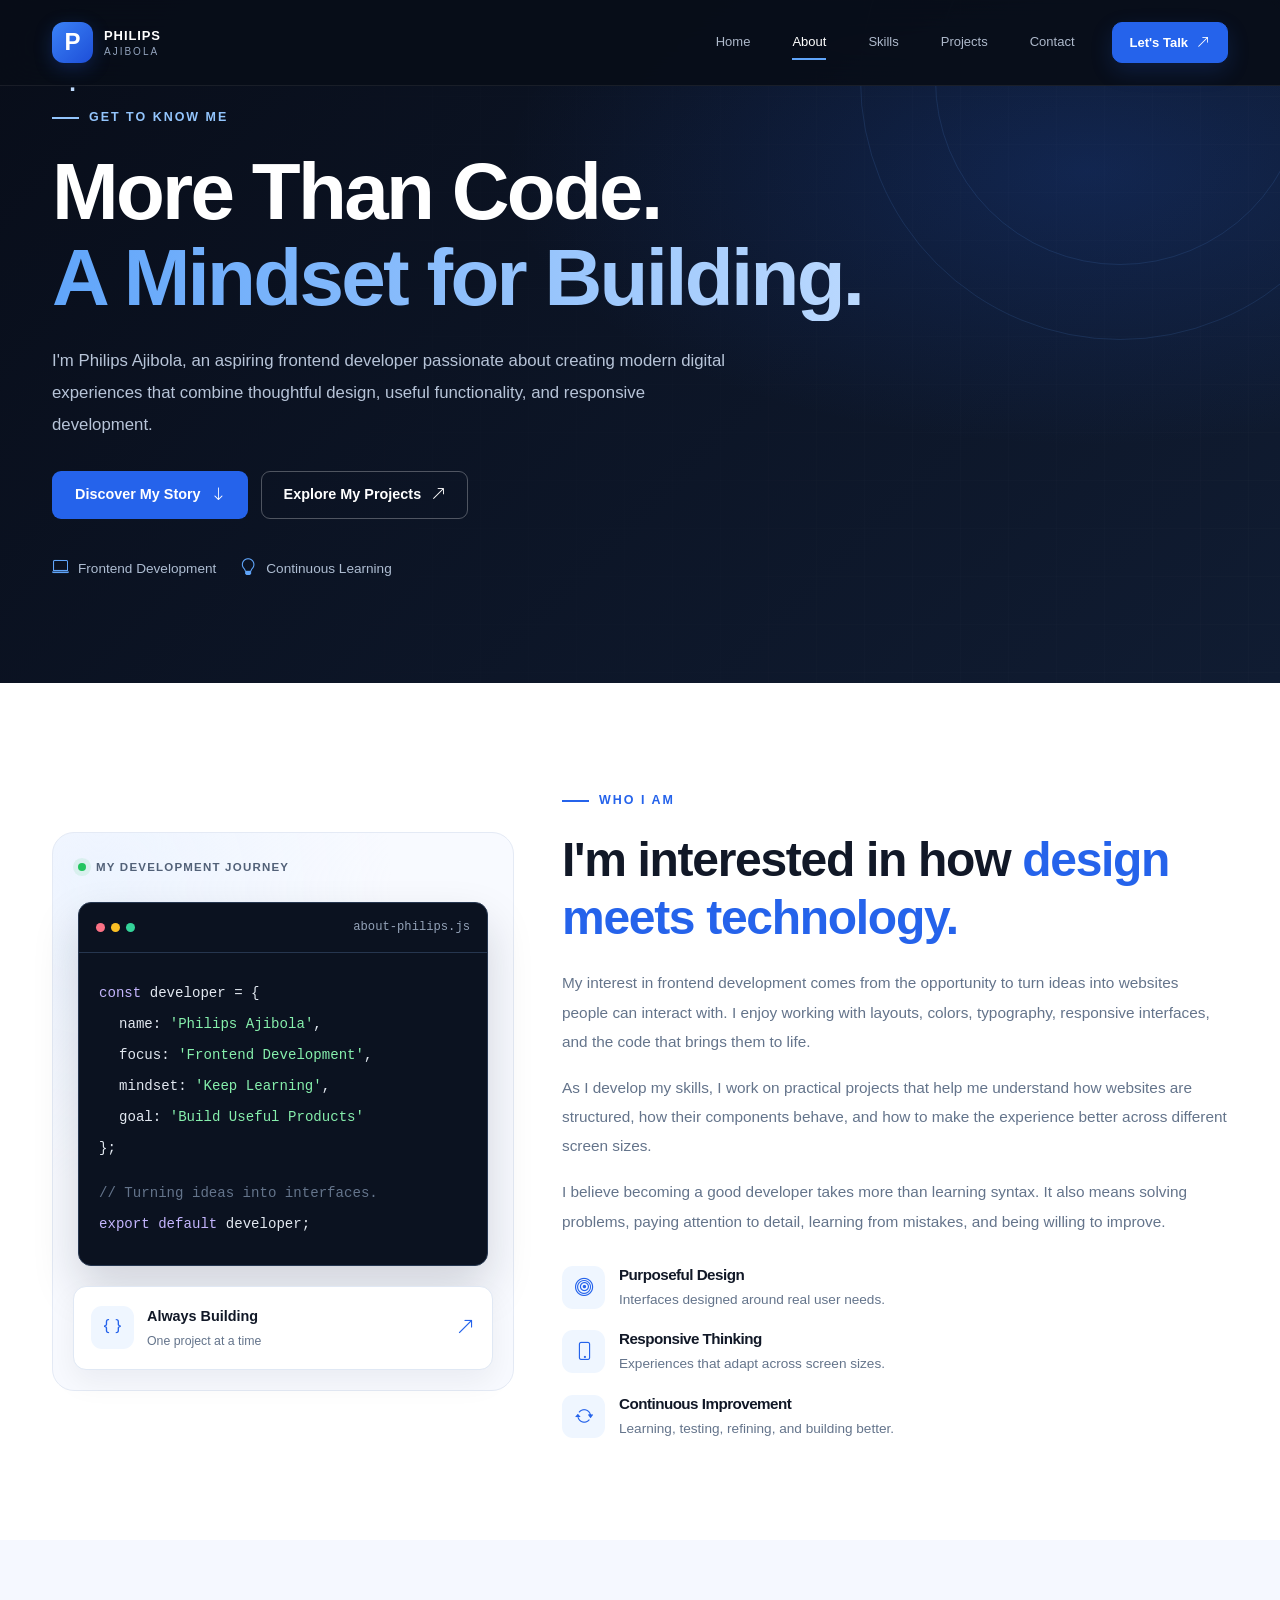
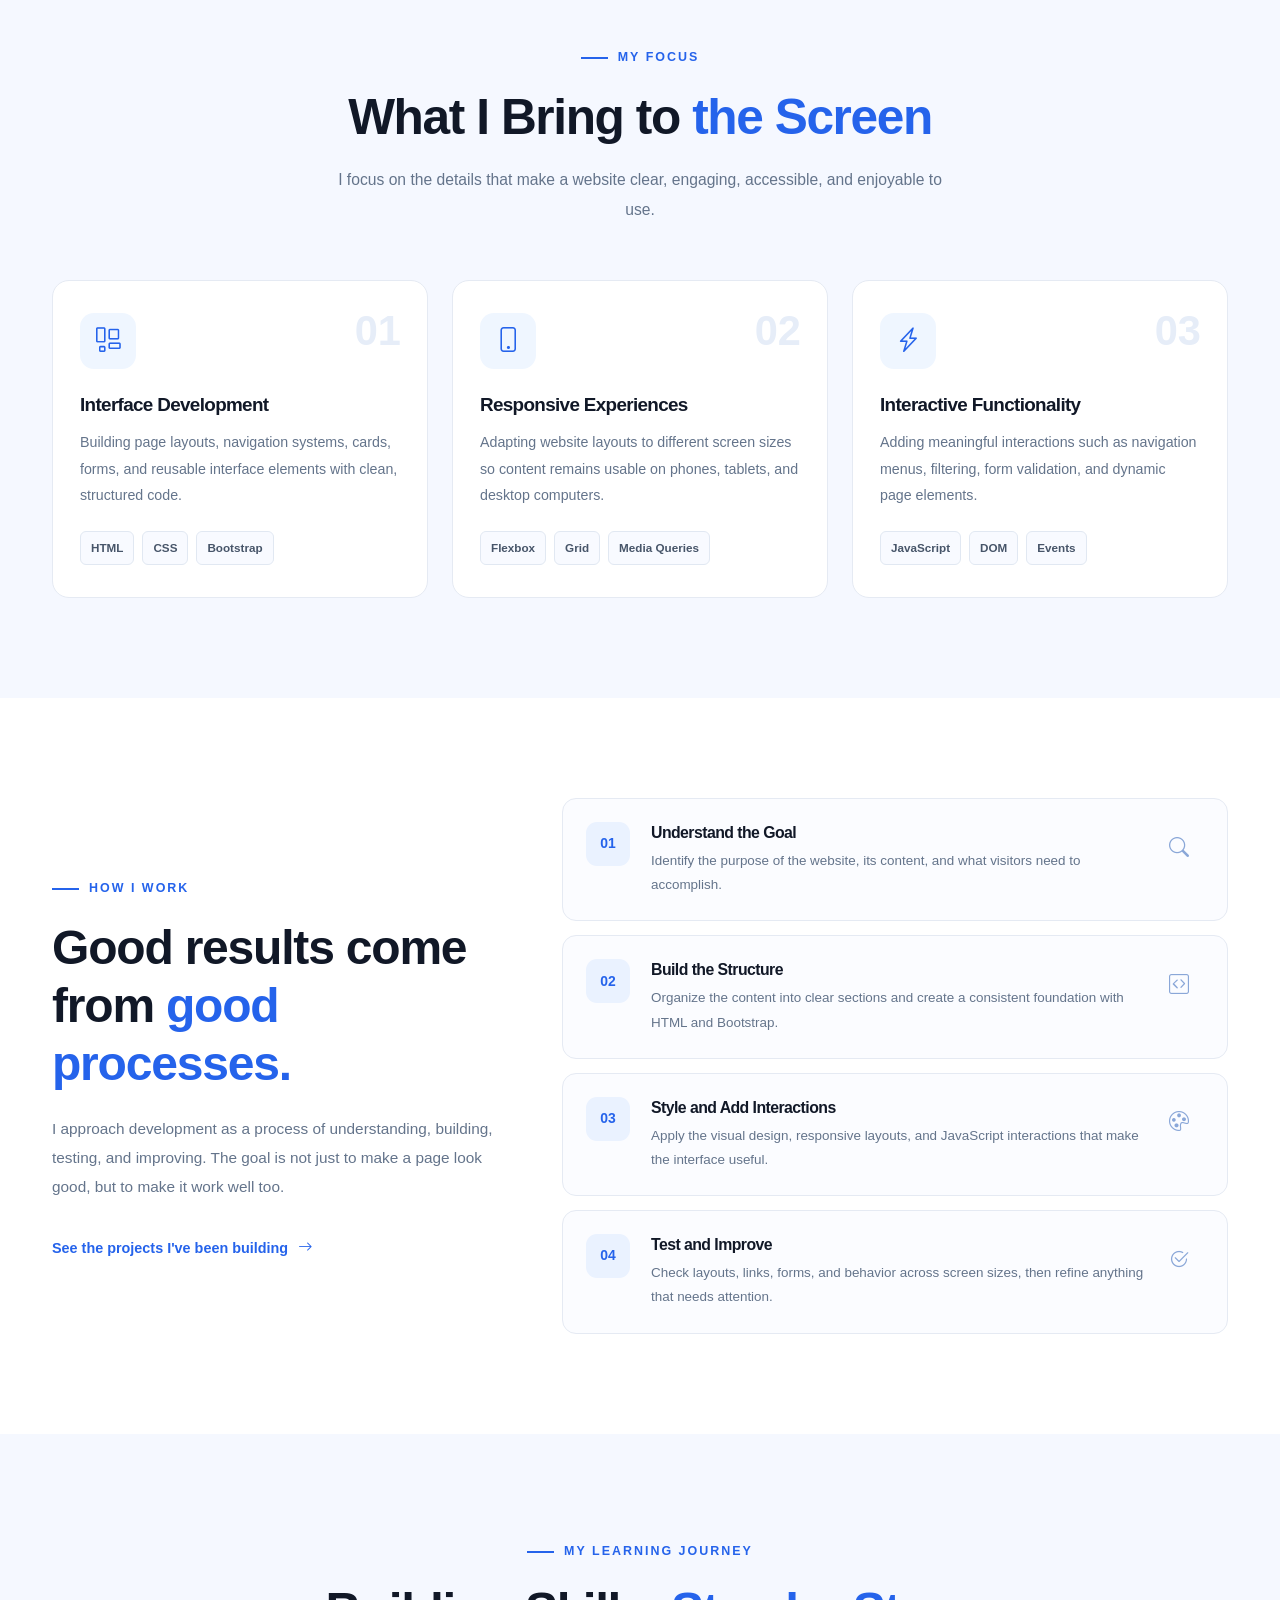
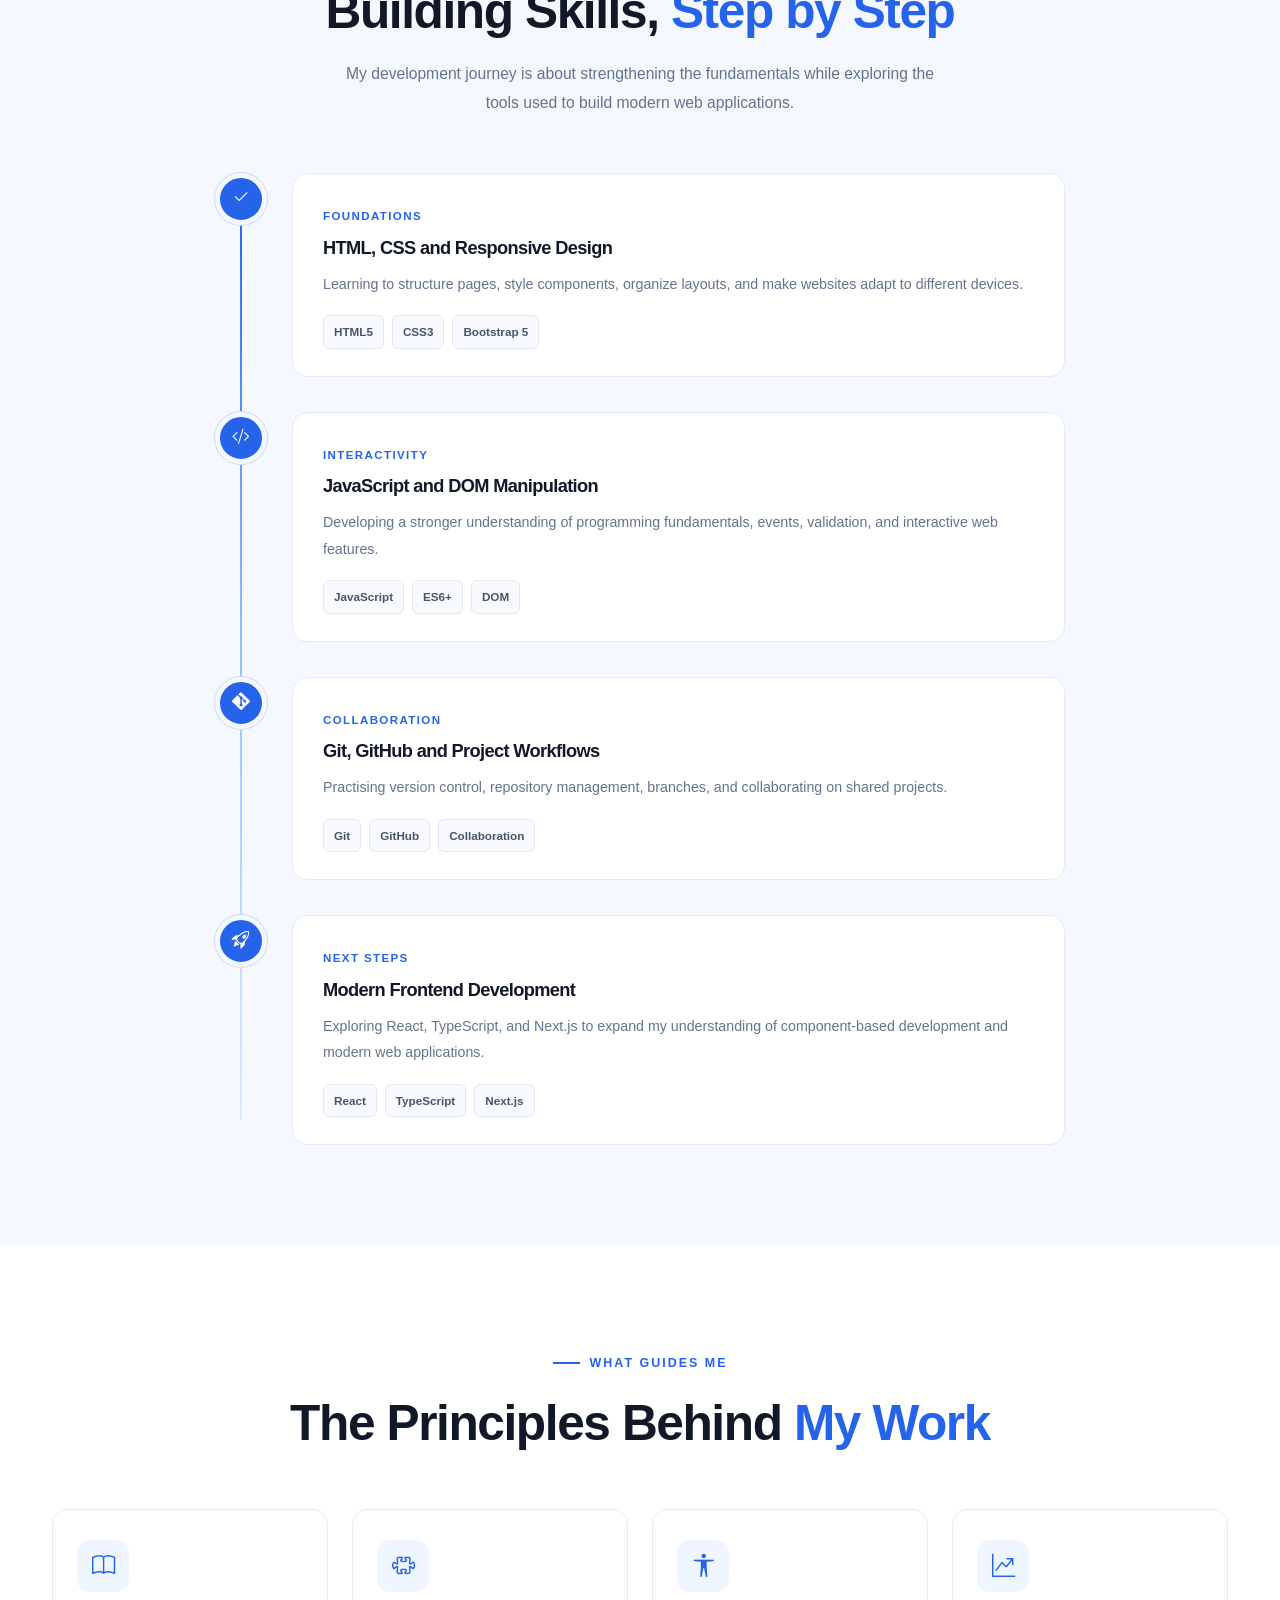
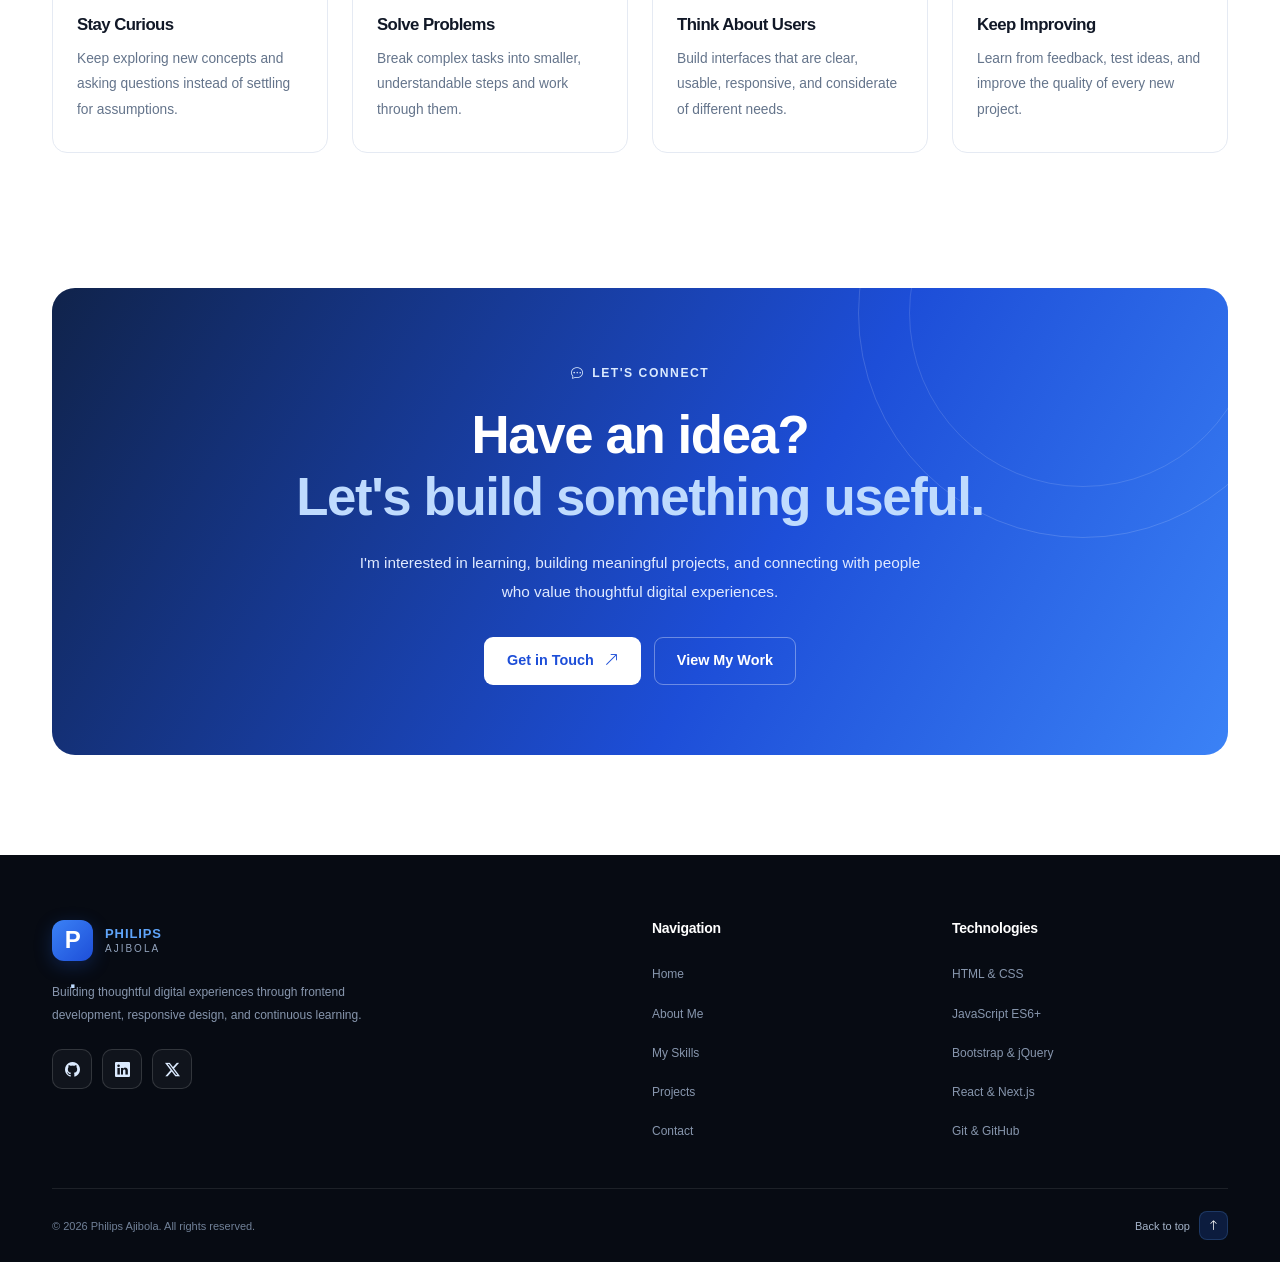
==== commit ae10678d: "updated project.html and contact.html" ====
--- a/about.html
+++ b/about.html
@@ -24,30 +24,31 @@
 <body id="top">
 
     <!-- NAVIGATION -->
-    <nav class="navbar navbar-expand-lg about-navbar">
+     <nav class="navbar navbar-expand-lg fixed-top main-navbar" id="mainNavbar">
         <div class="container">
 
-            <a class="navbar-brand" href="index.html">
-                <span class="brand-icon"><i class="bi bi-code-slash"></i></span>
-                Philip<span>s.</span>
+            <a class="navbar-brand brand-logo" href="index.html" aria-label="Philips Ajibola homepage">
+                <span class="brand-mark">P<span>.</span></span>
+                <span class="brand-name">PHILIPS<span>AJIBOLA</span></span>
             </a>
 
             <button
-                class="navbar-toggler"
+                class="navbar-toggler custom-toggler"
                 type="button"
                 data-bs-toggle="collapse"
-                data-bs-target="#mainNavbar"
-                aria-controls="mainNavbar"
+                data-bs-target="#navbarContent"
+                aria-controls="navbarContent"
                 aria-expanded="false"
                 aria-label="Toggle navigation">
 
                 <i class="bi bi-list"></i>
             </button>
 
-            <div class="collapse navbar-collapse" id="mainNavbar">
+            <div class="collapse navbar-collapse" id="navbarContent">
                 <ul class="navbar-nav ms-auto align-items-lg-center gap-lg-3">
+
                     <li class="nav-item">
-                        <a class="nav-link" href="index.html">Home</a>
+                        <a class="nav-link" href="index.html" aria-current="page">Home</a>
                     </li>
 
                     <li class="nav-item">
@@ -66,14 +67,15 @@
                         <a class="nav-link" href="contact.html">Contact</a>
                     </li>
 
-                    <li class="nav-item">
-                        <a class="nav-cta" href="contact.html">
-                            Let's Talk <i class="bi bi-arrow-up-right"></i>
+                    <li class="nav-item ms-lg-2">
+                        <a class="btn btn-primary-custom nav-cta" href="contact.html">
+                            Let's Talk
+                            <i class="bi bi-arrow-up-right ms-1"></i>
                         </a>
                     </li>
+
                 </ul>
             </div>
-
         </div>
     </nav>
 
@@ -711,48 +713,73 @@
 
 
     <!-- FOOTER -->
-    <footer class="about-footer">
+    <footer class="main-footer">
         <div class="container">
 
-            <div class="footer-main">
-                <div>
-                    <a class="footer-brand" href="index.html">
-                        <span class="brand-icon"><i class="bi bi-code-slash"></i></span>
-                        Philip<span>s.</span>
+            <div class="row g-4 footer-main">
+
+                <div class="col-lg-5">
+                    <a href="index.html" class="navbar-brand brand-logo footer-brand">
+                        <span class="brand-mark">P<span>.</span></span>
+                        <span class="brand-name">PHILIPS<span>AJIBOLA</span></span>
                     </a>
 
                     <p class="footer-description">
-                        Building my skills, one interface and one project at a time.
+                        Building thoughtful digital experiences through frontend
+                        development, responsive design, and continuous learning.
                     </p>
-                </div>
-
-                <div class="footer-navigation">
-                    <a href="index.html">Home</a>
-                    <a href="about.html">About</a>
-                    <a href="skills.html">Skills</a>
-                    <a href="projects.html">Projects</a>
-                    <a href="contact.html">Contact</a>
-                </div>
-
-                <div class="footer-socials">
-                    <a href="https://github.com/" target="_blank" rel="noopener noreferrer" aria-label="GitHub">
-                        <i class="bi bi-github"></i>
-                    </a>
-
-                    <a href="https://www.linkedin.com/" target="_blank" rel="noopener noreferrer" aria-label="LinkedIn">
-                        <i class="bi bi-linkedin"></i>
-                    </a>
-                </div>
+
+                    <div class="footer-socials">
+                        <!-- Replace these placeholder links with your real profiles. -->
+                        <a href="#" aria-label="GitHub profile" title="Add your GitHub profile URL">
+                            <i class="bi bi-github"></i>
+                        </a>
+
+                        <a href="#" aria-label="LinkedIn profile" title="Add your LinkedIn profile URL">
+                            <i class="bi bi-linkedin"></i>
+                        </a>
+
+                        <a href="#" aria-label="X profile" title="Add your X profile URL">
+                            <i class="bi bi-twitter-x"></i>
+                        </a>
+                    </div>
+                </div>
+
+                <div class="col-6 col-lg-2 offset-lg-1">
+                    <h3 class="footer-heading">Navigation</h3>
+
+                    <ul class="footer-links">
+                        <li><a href="index.html">Home</a></li>
+                        <li><a href="about.html">About Me</a></li>
+                        <li><a href="skills.html">My Skills</a></li>
+                        <li><a href="projects.html">Projects</a></li>
+                        <li><a href="contact.html">Contact</a></li>
+                    </ul>
+                </div>
+
+                <div class="col-6 col-lg-3 offset-lg-1">
+                    <h3 class="footer-heading">Technologies</h3>
+
+                    <ul class="footer-links">
+                        <li><a href="skills.html">HTML & CSS</a></li>
+                        <li><a href="skills.html">JavaScript ES6+</a></li>
+                        <li><a href="skills.html">Bootstrap & jQuery</a></li>
+                        <li><a href="skills.html">React & Next.js</a></li>
+                        <li><a href="skills.html">Git & GitHub</a></li>
+                    </ul>
+                </div>
+
             </div>
 
             <div class="footer-bottom">
                 <p>
-                    &copy; <span class="current-year"></span>
-                    Philips Ajibola. All rights reserved.
+                    &copy; <span id="copyrightYear">2026</span> Philips Ajibola.
+                    All rights reserved.
                 </p>
 
-                <a href="#top" class="footer-back-top">
-                    Back to top <i class="bi bi-arrow-up"></i>
+                <a href="#home" class="back-to-top" aria-label="Back to top">
+                    Back to top
+                    <i class="bi bi-arrow-up"></i>
                 </a>
             </div>
 
--- a/css/style.css
+++ b/css/style.css
@@ -1,4 +1,14 @@
-/* 01. ROOT VARIABLES & RESET */
+
+/* =========================================================
+   PHILIPS AJIBOLA — PREMIUM FRONTEND DEVELOPER PORTFOLIO
+   File: css/style.css
+   Theme: Electric Blue | Deep Navy | White
+========================================================= */
+
+
+/* =========================================================
+   01. ROOT VARIABLES & RESET
+========================================================= */
 
 :root {
     --primary: #2563eb;
--- a/css/about.css
+++ b/css/about.css
@@ -1295,4 +1295,135 @@
         opacity: 1;
         transform: none;
     }
-}+}
+
+
+/* Consistent footer matching the homepage */
+.main-footer {
+    padding: 65px 0 0;
+    color: #a5b4c9;
+    background: #070b13;
+}
+
+.main-footer .footer-main {
+    display: flex;
+    flex-wrap: wrap;
+    align-items: flex-start;
+    padding-bottom: 45px;
+    border-bottom: 0;
+    gap: 0;
+}
+
+.main-footer .footer-description {
+    max-width: 340px;
+    margin: 0 0 22px;
+    color: #8796ad;
+    font-size: 12px;
+    line-height: 1.95;
+}
+
+.main-footer .footer-heading {
+    margin-bottom: 23px;
+    color: #fff;
+    font-size: 14px;
+}
+
+.main-footer .footer-links {
+    display: flex;
+    flex-direction: column;
+    gap: 12px;
+    padding: 0;
+    margin: 0;
+    list-style: none;
+}
+
+.main-footer .footer-links a {
+    color: #8796ad;
+    font-size: 12px;
+    white-space: nowrap;
+}
+
+.main-footer .footer-bottom {
+    display: flex;
+    align-items: center;
+    justify-content: space-between;
+    flex-wrap: wrap;
+    gap: 15px;
+    padding: 22px 0;
+    border-top: 1px solid rgba(255, 255, 255, 0.09);
+}
+
+.main-footer .footer-bottom p {
+    margin: 0;
+    color: #718198;
+    font-size: 11px;
+}
+
+@media (max-width: 575px) {
+    .main-footer .footer-main {
+        row-gap: 28px;
+    }
+}
+
+
+/* Fix footer column widths on About page */
+.main-footer .footer-main {
+    display: flex;
+    flex-wrap: wrap;
+    align-items: flex-start;
+}
+
+.main-footer .footer-main > .col-lg-5 {
+    flex: 0 0 41.666667%;
+    max-width: 41.666667%;
+}
+
+.main-footer .footer-main > .col-lg-2 {
+    flex: 0 0 16.666667%;
+    max-width: 16.666667%;
+}
+
+.main-footer .footer-main > .col-lg-3 {
+    flex: 0 0 25%;
+    max-width: 25%;
+}
+
+.main-footer .footer-links a {
+    white-space: nowrap;
+    overflow-wrap: normal;
+    word-break: normal;
+}
+
+@media (max-width: 991.98px) {
+    .main-footer .footer-main > .col-lg-5,
+    .main-footer .footer-main > .col-lg-2,
+    .main-footer .footer-main > .col-lg-3 {
+        flex: initial;
+        max-width: initial;
+    }
+}
+
+@media (max-width: 575.98px) {
+    .main-footer .footer-links a {
+        white-space: normal;
+    }
+}
+
+
+/* Match the homepage footer logo spacing */
+.main-footer .footer-brand {
+    display: inline-flex;
+    align-items: center;
+    gap: 12px;
+}
+
+.main-footer .footer-brand .brand-mark {
+    flex-shrink: 0;
+}
+
+.main-footer .footer-brand .brand-name {
+    margin-left: 0;
+    padding-left: 0;
+    white-space: nowrap;
+}
+
